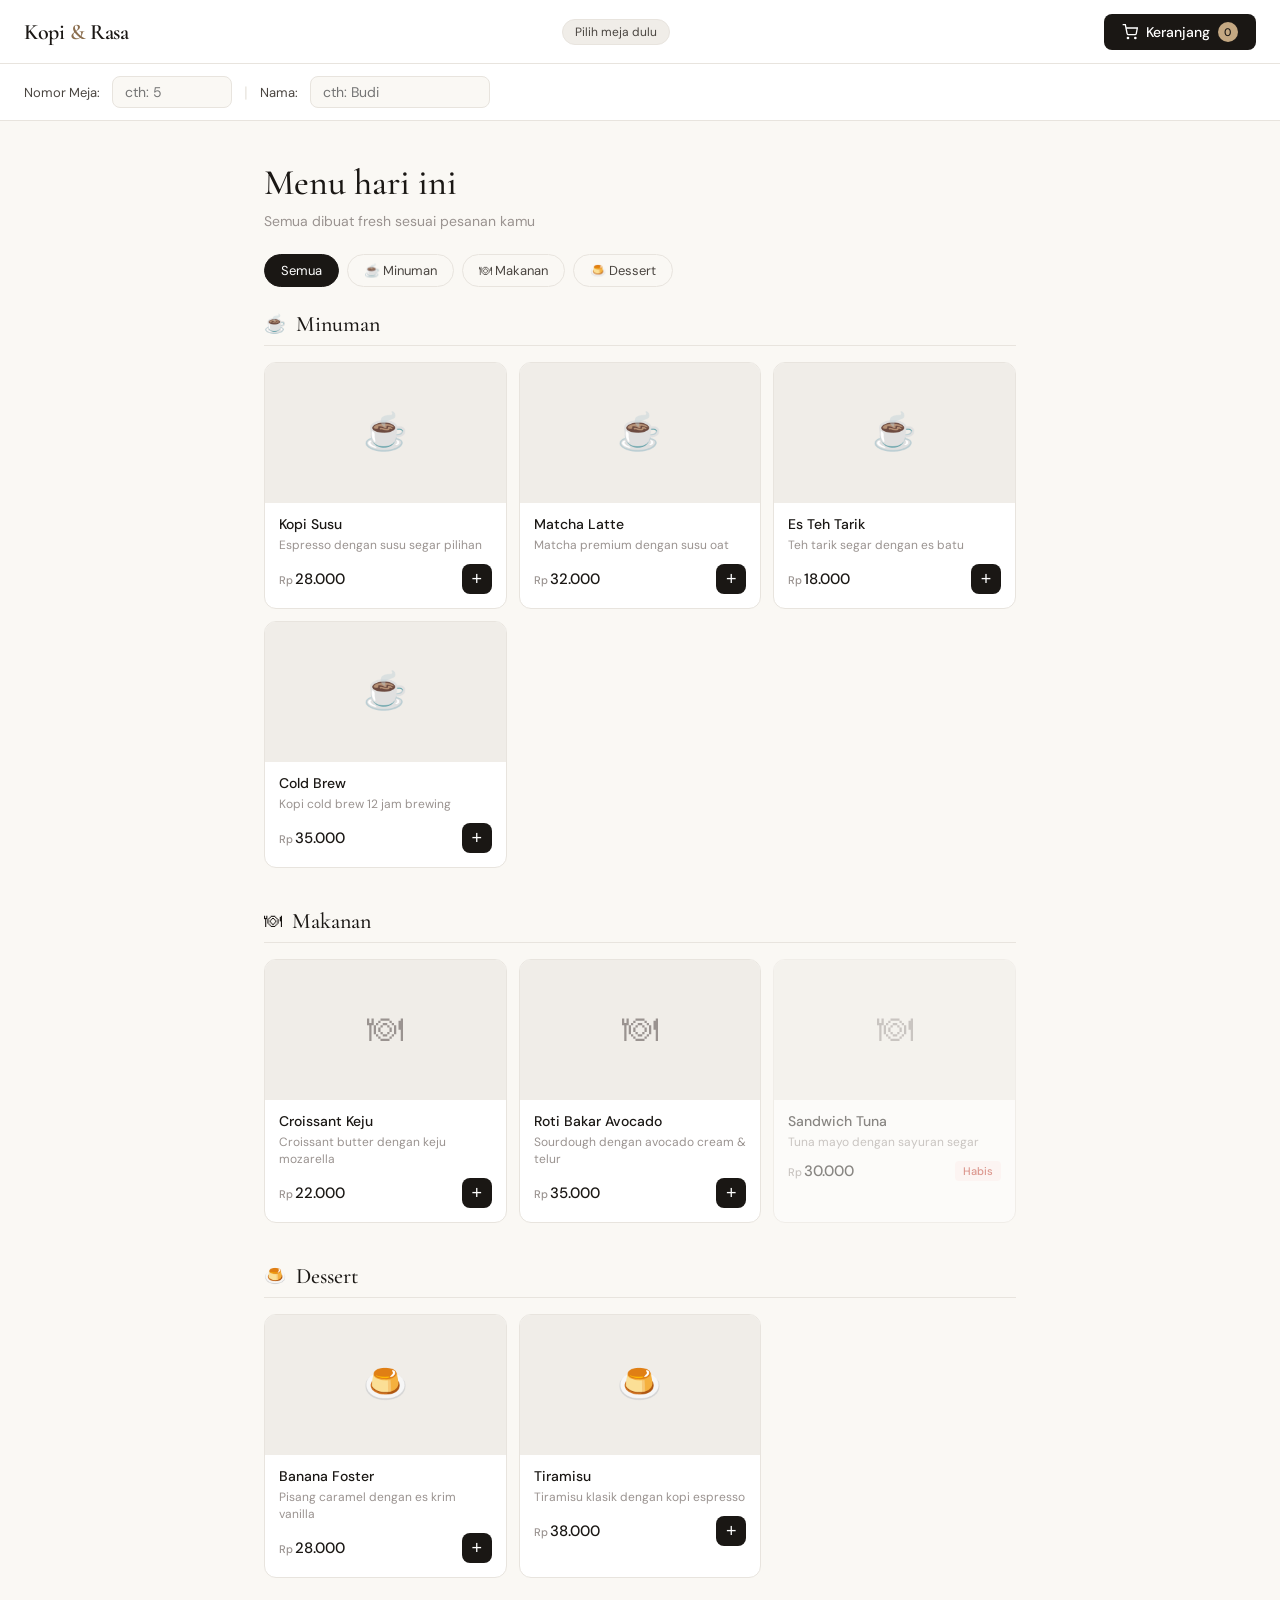
==== index.html @ 07e6fec2 "fix: replace ID v1.1" ====
<!doctype html>
<html lang="id">
	<head>
		<meta charset="UTF-8" />
		<meta name="viewport" content="width=device-width, initial-scale=1.0" />
		<title>Kopi & Rasa — Menu</title>
		<link rel="icon" href="data:,">
		<link rel="preconnect" href="https://fonts.googleapis.com" />
		<link href="https://fonts.googleapis.com/css2?family=Cormorant+Garamond:wght@400;500;600&family=DM+Sans:wght@300;400;500&display=swap" rel="stylesheet" />
		<style>
			:root {
				--cream: #faf8f4;
				--warm-white: #ffffff;
				--ink: #1a1714;
				--ink-soft: #4a4540;
				--ink-muted: #9a9390;
				--border: #e8e4de;
				--border-light: #f0ede8;
				--accent: #c4a882;
				--accent-dark: #8b6e4e;
				--success: #4a7c59;
				--danger: #c0392b;
				--cart-bg: #1a1714;
			}
			* {
				margin: 0;
				padding: 0;
				box-sizing: border-box;
			}
			body {
				font-family: "DM Sans", sans-serif;
				background: var(--cream);
				color: var(--ink);
				min-height: 100vh;
			}

			/* HEADER */
			.site-header {
				background: var(--warm-white);
				border-bottom: 1px solid var(--border);
				padding: 0 1.5rem;
				display: flex;
				align-items: center;
				justify-content: space-between;
				height: 64px;
				position: sticky;
				top: 0;
				z-index: 100;
			}
			.logo {
				font-family: "Cormorant Garamond", serif;
				font-size: 22px;
				font-weight: 600;
				letter-spacing: -0.3px;
				color: var(--ink);
			}
			.logo span {
				color: var(--accent-dark);
			}
			.table-badge {
				font-size: 12px;
				color: var(--ink-soft);
				background: var(--border-light);
				padding: 4px 12px;
				border-radius: 20px;
				border: 1px solid var(--border);
			}
			.cart-btn {
				background: var(--cart-bg);
				color: #fff;
				border: none;
				padding: 8px 18px;
				border-radius: 8px;
				font-family: "DM Sans", sans-serif;
				font-size: 14px;
				font-weight: 500;
				cursor: pointer;
				display: flex;
				align-items: center;
				gap: 8px;
				transition: opacity 0.15s;
			}
			.cart-btn:hover {
				opacity: 0.85;
			}
			.cart-count {
				background: var(--accent);
				color: var(--ink);
				border-radius: 50%;
				width: 20px;
				height: 20px;
				font-size: 11px;
				font-weight: 500;
				display: flex;
				align-items: center;
				justify-content: center;
			}

			/* TABLE INPUT BANNER */
			.table-banner {
				background: var(--warm-white);
				border-bottom: 1px solid var(--border);
				padding: 12px 1.5rem;
				display: flex;
				align-items: center;
				gap: 12px;
			}
			.table-banner label {
				font-size: 13px;
				color: var(--ink-soft);
				white-space: nowrap;
			}
			.table-banner input {
				border: 1px solid var(--border);
				border-radius: 8px;
				padding: 6px 12px;
				font-size: 14px;
				font-family: "DM Sans", sans-serif;
				color: var(--ink);
				background: var(--cream);
				width: 120px;
				outline: none;
				transition: border-color 0.15s;
			}
			.table-banner input:focus {
				border-color: var(--accent);
			}
			.table-banner .name-input {
				width: 180px;
			}
			.table-banner .sep {
				color: var(--border);
			}

			/* HERO */
			.hero {
				padding: 2.5rem 1.5rem 1.5rem;
				max-width: 800px;
				margin: 0 auto;
			}
			.hero h1 {
				font-family: "Cormorant Garamond", serif;
				font-size: 36px;
				font-weight: 500;
				line-height: 1.2;
				color: var(--ink);
				margin-bottom: 8px;
			}
			.hero p {
				font-size: 14px;
				color: var(--ink-muted);
			}

			/* CATEGORY NAV */
			.category-nav {
				padding: 0 1.5rem;
				max-width: 800px;
				margin: 0 auto 1.5rem;
				display: flex;
				gap: 8px;
				flex-wrap: wrap;
			}
			.cat-btn {
				padding: 7px 16px;
				border-radius: 20px;
				border: 1px solid var(--border);
				background: transparent;
				font-family: "DM Sans", sans-serif;
				font-size: 13px;
				color: var(--ink-soft);
				cursor: pointer;
				transition: all 0.15s;
			}
			.cat-btn:hover {
				border-color: var(--accent);
				color: var(--ink);
			}
			.cat-btn.active {
				background: var(--ink);
				color: #fff;
				border-color: var(--ink);
			}

			/* LOADING */
			.loading-state {
				text-align: center;
				padding: 4rem 1.5rem;
				color: var(--ink-muted);
				font-size: 14px;
			}
			.spinner {
				width: 24px;
				height: 24px;
				border: 2px solid var(--border);
				border-top-color: var(--accent);
				border-radius: 50%;
				animation: spin 0.8s linear infinite;
				margin: 0 auto 12px;
			}
			@keyframes spin {
				to {
					transform: rotate(360deg);
				}
			}

			/* MENU GRID */
			.menu-container {
				padding: 0 1.5rem 8rem;
				max-width: 800px;
				margin: 0 auto;
			}
			.category-section {
				margin-bottom: 2.5rem;
			}
			.category-title {
				font-family: "Cormorant Garamond", serif;
				font-size: 22px;
				font-weight: 500;
				color: var(--ink);
				margin-bottom: 1rem;
				padding-bottom: 8px;
				border-bottom: 1px solid var(--border);
				display: flex;
				align-items: center;
				gap: 10px;
			}
			.category-title .cat-icon {
				font-size: 18px;
			}
			.menu-grid {
				display: grid;
				grid-template-columns: repeat(auto-fill, minmax(220px, 1fr));
				gap: 12px;
			}

			/* MENU CARD */
			.menu-card {
				background: var(--warm-white);
				border: 1px solid var(--border);
				border-radius: 12px;
				overflow: hidden;
				transition:
					border-color 0.15s,
					transform 0.15s;
				cursor: pointer;
			}
			.menu-card:hover {
				border-color: var(--accent);
				transform: translateY(-2px);
			}
			.menu-card.out-of-stock {
				opacity: 0.5;
				cursor: not-allowed;
			}
			.menu-card.out-of-stock:hover {
				transform: none;
				border-color: var(--border);
			}
			.card-img {
				width: 100%;
				height: 140px;
				object-fit: cover;
				background: var(--border-light);
				display: flex;
				align-items: center;
				justify-content: center;
				font-size: 40px;
				color: var(--ink-muted);
				font-family: "Cormorant Garamond", serif;
			}
			.card-img img {
				width: 100%;
				height: 100%;
				object-fit: cover;
			}
			.card-body {
				padding: 12px 14px 14px;
			}
			.card-name {
				font-size: 14px;
				font-weight: 500;
				color: var(--ink);
				margin-bottom: 4px;
				line-height: 1.3;
			}
			.card-desc {
				font-size: 12px;
				color: var(--ink-muted);
				margin-bottom: 10px;
				line-height: 1.4;
			}
			.card-footer {
				display: flex;
				align-items: center;
				justify-content: space-between;
			}
			.card-price {
				font-size: 15px;
				font-weight: 500;
				color: var(--ink);
			}
			.card-price .curr {
				font-size: 11px;
				color: var(--ink-muted);
				margin-right: 2px;
			}
			.add-btn {
				width: 30px;
				height: 30px;
				border-radius: 8px;
				background: var(--ink);
				color: #fff;
				border: none;
				font-size: 18px;
				cursor: pointer;
				display: flex;
				align-items: center;
				justify-content: center;
				transition: opacity 0.15s;
				line-height: 1;
			}
			.add-btn:hover {
				opacity: 0.8;
			}
			.qty-control {
				display: flex;
				align-items: center;
				gap: 8px;
			}
			.qty-control button {
				width: 28px;
				height: 28px;
				border-radius: 6px;
				border: 1px solid var(--border);
				background: transparent;
				cursor: pointer;
				font-size: 16px;
				color: var(--ink);
				display: flex;
				align-items: center;
				justify-content: center;
				transition: background 0.1s;
			}
			.qty-control button:hover {
				background: var(--border-light);
			}
			.qty-control .qty-num {
				font-size: 14px;
				font-weight: 500;
				min-width: 16px;
				text-align: center;
			}
			.sold-badge {
				background: #fef2f2;
				color: var(--danger);
				font-size: 11px;
				padding: 3px 8px;
				border-radius: 4px;
				font-weight: 500;
			}

			/* CART DRAWER */
			.cart-overlay {
				display: none;
				position: fixed;
				inset: 0;
				background: rgba(0, 0, 0, 0.4);
				z-index: 200;
				opacity: 0;
				transition: opacity 0.2s;
			}
			.cart-overlay.open {
				display: block;
				opacity: 1;
			}
			.cart-drawer {
				position: fixed;
				right: 0;
				top: 0;
				bottom: 0;
				width: 100%;
				max-width: 420px;
				background: var(--warm-white);
				z-index: 201;
				transform: translateX(100%);
				transition: transform 0.25s cubic-bezier(0.4, 0, 0.2, 1);
				display: flex;
				flex-direction: column;
			}
			.cart-drawer.open {
				transform: translateX(0);
			}
			.cart-header {
				padding: 20px 20px 16px;
				border-bottom: 1px solid var(--border);
				display: flex;
				align-items: center;
				justify-content: space-between;
			}
			.cart-header h2 {
				font-family: "Cormorant Garamond", serif;
				font-size: 22px;
				font-weight: 500;
			}
			.close-btn {
				background: none;
				border: none;
				font-size: 22px;
				cursor: pointer;
				color: var(--ink-muted);
				padding: 4px;
			}
			.cart-body {
				flex: 1;
				overflow-y: auto;
				padding: 16px 20px;
			}
			.cart-empty {
				text-align: center;
				padding: 3rem 1rem;
				color: var(--ink-muted);
			}
			.cart-empty .empty-icon {
				font-size: 36px;
				margin-bottom: 12px;
			}
			.cart-item {
				display: flex;
				align-items: center;
				gap: 12px;
				padding: 12px 0;
				border-bottom: 1px solid var(--border-light);
			}
			.cart-item-info {
				flex: 1;
			}
			.cart-item-name {
				font-size: 14px;
				font-weight: 500;
				margin-bottom: 2px;
			}
			.cart-item-price {
				font-size: 13px;
				color: var(--ink-muted);
			}
			.cart-item-subtotal {
				font-size: 14px;
				font-weight: 500;
				color: var(--ink);
				min-width: 70px;
				text-align: right;
			}
			.note-section {
				margin-top: 16px;
			}
			.note-section label {
				font-size: 13px;
				color: var(--ink-soft);
				display: block;
				margin-bottom: 6px;
			}
			.note-section textarea {
				width: 100%;
				padding: 10px 12px;
				border: 1px solid var(--border);
				border-radius: 8px;
				font-family: "DM Sans", sans-serif;
				font-size: 13px;
				color: var(--ink);
				resize: none;
				background: var(--cream);
				outline: none;
				transition: border-color 0.15s;
			}
			.note-section textarea:focus {
				border-color: var(--accent);
			}
			.cart-footer {
				padding: 16px 20px 24px;
				border-top: 1px solid var(--border);
				background: var(--warm-white);
			}
			.cart-total-row {
				display: flex;
				justify-content: space-between;
				margin-bottom: 16px;
			}
			.cart-total-label {
				font-size: 13px;
				color: var(--ink-soft);
			}
			.cart-total-value {
				font-size: 20px;
				font-weight: 500;
				font-family: "Cormorant Garamond", serif;
			}
			.order-btn {
				width: 100%;
				background: var(--cart-bg);
				color: #fff;
				border: none;
				padding: 14px;
				border-radius: 10px;
				font-family: "DM Sans", sans-serif;
				font-size: 15px;
				font-weight: 500;
				cursor: pointer;
				transition: opacity 0.15s;
			}
			.order-btn:hover {
				opacity: 0.85;
			}
			.order-btn:disabled {
				opacity: 0.4;
				cursor: not-allowed;
			}

			/* SUCCESS SCREEN */
			.success-screen {
				display: none;
				position: fixed;
				inset: 0;
				background: var(--warm-white);
				z-index: 300;
				flex-direction: column;
				align-items: center;
				justify-content: center;
				padding: 2rem;
				text-align: center;
			}
			.success-screen.show {
				display: flex;
			}
			.success-icon {
				font-size: 56px;
				margin-bottom: 20px;
			}
			.success-screen h2 {
				font-family: "Cormorant Garamond", serif;
				font-size: 28px;
				font-weight: 500;
				margin-bottom: 8px;
			}
			.success-screen p {
				font-size: 14px;
				color: var(--ink-muted);
				max-width: 280px;
				line-height: 1.6;
			}
			.order-id-badge {
				background: var(--border-light);
				border: 1px solid var(--border);
				border-radius: 8px;
				padding: 10px 20px;
				font-size: 18px;
				font-weight: 500;
				font-family: "Cormorant Garamond", serif;
				margin: 16px 0;
				letter-spacing: 2px;
			}
			.back-btn {
				margin-top: 20px;
				padding: 12px 28px;
				border: 1px solid var(--border);
				border-radius: 8px;
				background: transparent;
				font-family: "DM Sans", sans-serif;
				font-size: 14px;
				cursor: pointer;
				color: var(--ink);
				transition: background 0.15s;
			}
			.back-btn:hover {
				background: var(--border-light);
			}

			/* STATUS TRACKER */
			.status-bar {
				background: var(--success);
				color: #fff;
				padding: 8px 1.5rem;
				font-size: 13px;
				display: none;
				align-items: center;
				gap: 8px;
			}
			.status-bar.show {
				display: flex;
			}
			.status-dot {
				width: 8px;
				height: 8px;
				border-radius: 50%;
				background: #fff;
				animation: pulse 1.5s infinite;
			}
			@keyframes pulse {
				0%,
				100% {
					opacity: 1;
				}
				50% {
					opacity: 0.4;
				}
			}

			@media (max-width: 500px) {
				.hero h1 {
					font-size: 28px;
				}
				.menu-grid {
					grid-template-columns: 1fr 1fr;
				}
				.cart-drawer {
					max-width: 100%;
				}
				.table-banner {
					flex-wrap: wrap;
					gap: 8px;
				}
			}
		</style>
	</head>
	<body>
		<!-- STATUS BAR -->
		<div class="status-bar" id="statusBar">
			<div class="status-dot"></div>
			<span id="statusText">Pesanan kamu sedang diproses...</span>
		</div>

		<!-- HEADER -->
		<header class="site-header">
			<div class="logo">Kopi <span>&</span> Rasa</div>
			<div class="table-badge" id="tableDisplay">Pilih meja dulu</div>
			<button class="cart-btn" onclick="openCart()">
				<svg width="16" height="16" viewBox="0 0 24 24" fill="none" stroke="currentColor" stroke-width="2">
					<circle cx="9" cy="21" r="1" />
					<circle cx="20" cy="21" r="1" />
					<path d="M1 1h4l2.68 13.39a2 2 0 0 0 2 1.61h9.72a2 2 0 0 0 2-1.61L23 6H6" />
				</svg>
				Keranjang
				<div class="cart-count" id="cartCount">0</div>
			</button>
		</header>

		<!-- TABLE INPUT -->
		<div class="table-banner">
			<label>Nomor Meja:</label>
			<input type="text" id="tableInput" placeholder="cth: 5" maxlength="4" oninput="updateTable()" />
			<span class="sep">|</span>
			<label>Nama:</label>
			<input type="text" id="nameInput" placeholder="cth: Budi" class="name-input" oninput="updateTable()" />
		</div>

		<!-- HERO -->
		<div class="hero">
			<h1>Menu hari ini</h1>
			<p>Semua dibuat fresh sesuai pesanan kamu</p>
		</div>

		<!-- CATEGORY FILTER -->
		<div class="category-nav" id="categoryNav">
			<button class="cat-btn active" data-cat="semua" onclick="filterCategory('semua', this)">Semua</button>
		</div>

		<!-- MENU -->
		<div class="menu-container" id="menuContainer">
			<div class="loading-state">
				<div class="spinner"></div>
				<div>Memuat menu...</div>
			</div>
		</div>

		<!-- CART DRAWER -->
		<div class="cart-overlay" id="cartOverlay" onclick="closeCart()"></div>
		<div class="cart-drawer" id="cartDrawer">
			<div class="cart-header">
				<h2>Keranjang</h2>
				<button class="close-btn" onclick="closeCart()">&#215;</button>
			</div>
			<div class="cart-body" id="cartBody">
				<div class="cart-empty">
					<div class="empty-icon">&#9749;</div>
					<div>Keranjang masih kosong</div>
				</div>
			</div>
			<div class="cart-footer">
				<div class="cart-total-row">
					<span class="cart-total-label">Total</span>
					<span class="cart-total-value" id="cartTotal">Rp 0</span>
				</div>
				<button class="order-btn" id="orderBtn" onclick="submitOrder()">Pesan Sekarang</button>
			</div>
		</div>

		<!-- SUCCESS SCREEN -->
		<div class="success-screen" id="successScreen">
			<div class="success-icon">&#10003;</div>
			<h2>Pesanan diterima!</h2>
			<p>Pesanan kamu sedang kami siapkan. Tunggu sebentar ya!</p>
			<div class="order-id-badge" id="successOrderId">#0001</div>
			<p style="font-size: 12px; color: var(--ink-muted)">Tunjukkan kode ini ke kasir jika diperlukan</p>
			<button class="back-btn" onclick="backToMenu()">&#8592; Kembali ke Menu</button>
		</div>

		<script>
			// =============================================
			// KONFIGURASI — GANTI DENGAN URL APPS SCRIPT KAMU
			// =============================================
			const APPS_SCRIPT_URL = "https://script.google.com/macros/s/AKfycbx9Jqiq2XwP-6YaeR2MhW8_RrvxQS5QFYdIIyZSwOfQL-H9AEj6YHXrgULTU02ty5KMMA/exec";
			// =============================================

			let menuData = [];
			let cart = {};
			let currentCategory = "semua";
			let tableNum = "";
			let customerName = "";

			// DEMO DATA (aktif jika APPS_SCRIPT_URL belum diisi)
			const DEMO_MENU = [
				{ id: "1", nama: "Kopi Susu", kategori: "Minuman", harga: 28000, deskripsi: "Espresso dengan susu segar pilihan", tersedia: true, foto: "" },
				{ id: "2", nama: "Matcha Latte", kategori: "Minuman", harga: 32000, deskripsi: "Matcha premium dengan susu oat", tersedia: true, foto: "" },
				{ id: "3", nama: "Es Teh Tarik", kategori: "Minuman", harga: 18000, deskripsi: "Teh tarik segar dengan es batu", tersedia: true, foto: "" },
				{ id: "4", nama: "Cold Brew", kategori: "Minuman", harga: 35000, deskripsi: "Kopi cold brew 12 jam brewing", tersedia: true, foto: "" },
				{ id: "5", nama: "Croissant Keju", kategori: "Makanan", harga: 22000, deskripsi: "Croissant butter dengan keju mozarella", tersedia: true, foto: "" },
				{ id: "6", nama: "Roti Bakar Avocado", kategori: "Makanan", harga: 35000, deskripsi: "Sourdough dengan avocado cream & telur", tersedia: true, foto: "" },
				{ id: "7", nama: "Sandwich Tuna", kategori: "Makanan", harga: 30000, deskripsi: "Tuna mayo dengan sayuran segar", tersedia: false, foto: "" },
				{ id: "8", nama: "Banana Foster", kategori: "Dessert", harga: 28000, deskripsi: "Pisang caramel dengan es krim vanilla", tersedia: true, foto: "" },
				{ id: "9", nama: "Tiramisu", kategori: "Dessert", harga: 38000, deskripsi: "Tiramisu klasik dengan kopi espresso", tersedia: true, foto: "" },
			];

			const CATEGORY_ICONS = { Minuman: "☕", Makanan: "🍽", Dessert: "🍮", Snack: "🥨" };

			async function loadMenu() {
				if (APPS_SCRIPT_URL === "https://script.google.com/macros/s/AKfycbx9Jqiq2XwP-6YaeR2MhW8_RrvxQS5QFYdIIyZSwOfQL-H9AEj6YHXrgULTU02ty5KMMA/exec") {
					menuData = DEMO_MENU;
					renderMenu();
					return;
				}
				try {
					const res = await fetch(`${APPS_SCRIPT_URL}?action=getMenu`);
					const data = await res.json();
					menuData = data.menu || [];
					renderMenu();
				} catch (e) {
					menuData = DEMO_MENU;
					renderMenu();
				}
			}

			function renderMenu() {
				const categories = [...new Set(menuData.map((m) => m.kategori))];
				const nav = document.getElementById("categoryNav");
				categories.forEach((cat) => {
					const btn = document.createElement("button");
					btn.className = "cat-btn";
					btn.dataset.cat = cat;
					btn.textContent = `${CATEGORY_ICONS[cat] || "•"} ${cat}`;
					btn.onclick = () => filterCategory(cat, btn);
					nav.appendChild(btn);
				});

				renderItems();
			}

			function filterCategory(cat, btn) {
				currentCategory = cat;
				document.querySelectorAll(".cat-btn").forEach((b) => b.classList.remove("active"));
				btn.classList.add("active");
				renderItems();
			}

			function renderItems() {
				const container = document.getElementById("menuContainer");
				const filtered = currentCategory === "semua" ? menuData : menuData.filter((m) => m.kategori === currentCategory);
				const byCategory = {};
				filtered.forEach((item) => {
					if (!byCategory[item.kategori]) byCategory[item.kategori] = [];
					byCategory[item.kategori].push(item);
				});

				container.innerHTML = "";
				Object.entries(byCategory).forEach(([cat, items]) => {
					const section = document.createElement("div");
					section.className = "category-section";
					section.innerHTML = `<div class="category-title"><span class="cat-icon">${CATEGORY_ICONS[cat] || "•"}</span>${cat}</div>`;
					const grid = document.createElement("div");
					grid.className = "menu-grid";
					items.forEach((item) => grid.appendChild(createCard(item)));
					section.appendChild(grid);
					container.appendChild(section);
				});
			}

			function createCard(item) {
				const div = document.createElement("div");
				div.className = "menu-card" + (item.tersedia ? "" : " out-of-stock");
				const qty = cart[item.id]?.qty || 0;
				const imgContent = item.foto ? `<img src="${item.foto}" alt="${item.nama}" loading="lazy">` : `<div style="font-size:36px;line-height:1;">${CATEGORY_ICONS[item.kategori] || "☕"}</div>`;
				const footerContent = !item.tersedia
					? `<span class="card-price"><span class="curr">Rp</span>${item.harga.toLocaleString("id-ID")}</span><span class="sold-badge">Habis</span>`
					: qty > 0
						? `<span class="card-price"><span class="curr">Rp</span>${item.harga.toLocaleString("id-ID")}</span>
           <div class="qty-control">
             <button onclick="changeQty('${item.id}', -1)">−</button>
             <span class="qty-num">${qty}</span>
             <button onclick="changeQty('${item.id}', 1)">+</button>
           </div>`
						: `<span class="card-price"><span class="curr">Rp</span>${item.harga.toLocaleString("id-ID")}</span>
           <button class="add-btn" onclick="changeQty('${item.id}', 1)">+</button>`;

				div.innerHTML = `
      <div class="card-img">${imgContent}</div>
      <div class="card-body">
        <div class="card-name">${item.nama}</div>
        <div class="card-desc">${item.deskripsi || ""}</div>
        <div class="card-footer">${footerContent}</div>
      </div>`;
				return div;
			}

			function changeQty(id, delta) {
				const item = menuData.find((m) => m.id === id);
				if (!item) return;
				if (!cart[id]) cart[id] = { item, qty: 0 };
				cart[id].qty = Math.max(0, cart[id].qty + delta);
				if (cart[id].qty === 0) delete cart[id];
				updateCartCount();
				renderItems();
			}

			function updateCartCount() {
				const total = Object.values(cart).reduce((s, c) => s + c.qty, 0);
				document.getElementById("cartCount").textContent = total;
			}

			function openCart() {
				renderCartDrawer();
				document.getElementById("cartOverlay").classList.add("open");
				document.getElementById("cartDrawer").classList.add("open");
			}

			function closeCart() {
				document.getElementById("cartOverlay").classList.remove("open");
				document.getElementById("cartDrawer").classList.remove("open");
			}

			function renderCartDrawer() {
				const body = document.getElementById("cartBody");
				const items = Object.values(cart);
				if (!items.length) {
					body.innerHTML = `<div class="cart-empty"><div class="empty-icon">☕</div><div>Keranjang masih kosong</div></div>`;
					document.getElementById("cartTotal").textContent = "Rp 0";
					document.getElementById("orderBtn").disabled = true;
					return;
				}
				let total = 0;
				let html = "";
				items.forEach(({ item, qty }) => {
					const sub = item.harga * qty;
					total += sub;
					html += `<div class="cart-item">
        <div class="cart-item-info">
          <div class="cart-item-name">${item.nama}</div>
          <div class="cart-item-price">Rp ${item.harga.toLocaleString("id-ID")} × ${qty}</div>
        </div>
        <div class="qty-control">
          <button onclick="changeQtyCart('${item.id}', -1)">−</button>
          <span class="qty-num">${qty}</span>
          <button onclick="changeQtyCart('${item.id}', 1)">+</button>
        </div>
        <div class="cart-item-subtotal">Rp ${sub.toLocaleString("id-ID")}</div>
      </div>`;
				});
				html += `<div class="note-section">
      <label>Catatan untuk dapur (opsional)</label>
      <textarea id="orderNote" rows="2" placeholder="cth: Kopi tanpa gula, level kepedasan sedang..."></textarea>
    </div>`;
				body.innerHTML = html;
				document.getElementById("cartTotal").textContent = `Rp ${total.toLocaleString("id-ID")}`;
				document.getElementById("orderBtn").disabled = false;
			}

			function changeQtyCart(id, delta) {
				changeQty(id, delta);
				renderCartDrawer();
			}

			function updateTable() {
				tableNum = document.getElementById("tableInput").value;
				customerName = document.getElementById("nameInput").value;
				const display = document.getElementById("tableDisplay");
				display.textContent = tableNum ? `Meja ${tableNum}${customerName ? " · " + customerName : ""}` : "Pilih meja dulu";
			}

			// ASLI
			// async function submitOrder() {
			// 	if (!tableNum) {
			// 		alert("Isi nomor meja dulu ya!");
			// 		return;
			// 	}
			// 	const items = Object.values(cart).map(({ item, qty }) => ({
			// 		id: item.id,
			// 		nama: item.nama,
			// 		harga: item.harga,
			// 		qty,
			// 		subtotal: item.harga * qty,
			// 	}));
			// 	if (!items.length) return;
			// 	const total = items.reduce((s, i) => s + i.subtotal, 0);
			// 	const note = document.getElementById("orderNote")?.value || "";
			// 	const orderId = "#" + String(Date.now()).slice(-4);

			// 	const payload = {
			// 		action: "submitOrder",
			// 		nomorMeja: tableNum,
			// 		namaPelanggan: customerName,
			// 		items,
			// 		total,
			// 		catatan: note,
			// 		waktu: new Date().toLocaleString("id-ID"),
			// 	};

			// 	document.getElementById("orderBtn").disabled = true;
			// 	document.getElementById("orderBtn").textContent = "Mengirim...";

			// 	if (APPS_SCRIPT_URL !== "https://script.google.com/macros/s/AKfycbx9Jqiq2XwP-6YaeR2MhW8_RrvxQS5QFYdIIyZSwOfQL-H9AEj6YHXrgULTU02ty5KMMA/exec") {
			// 		try {
			// 			await fetch(APPS_SCRIPT_URL, {
			// 				method: "POST",
			// 				body: JSON.stringify(payload),
			// 			});
			// 		} catch (e) {
			// 			console.log("Offline mode");
			// 		}
			// 	}

			// 	cart = {};
			// 	updateCartCount();
			// 	closeCart();
			// 	renderItems();
			// 	document.getElementById("successOrderId").textContent = orderId;
			// 	document.getElementById("successScreen").classList.add("show");
			// }

			// DEVELOPMENT
			async function submitOrder() {
				if (!tableNum) {
					alert("Isi nomor meja dulu ya!");
					return;
				}

				const items = Object.values(cart).map(({ item, qty }) => ({
					id: item.id,
					nama: item.nama,
					harga: item.harga,
					qty,
					subtotal: item.harga * qty,
				}));

				if (!items.length) return;

				const total = items.reduce((s, i) => s + i.subtotal, 0);
				const note = document.getElementById("orderNote")?.value || "";

				const payload = {
					action: "submitOrder",
					nomorMeja: tableNum,
					namaPelanggan: customerName,
					items,
					total,
					catatan: note,
				};

				try {
					const res = await fetch(APPS_SCRIPT_URL, {
						method: "POST",
						headers: {
							"Content-Type": "application/json",
						},
						body: JSON.stringify(payload),
					});

					const result = await res.json();

					if (!result.success) {
						alert("Gagal kirim order!");
						return;
					}

					document.getElementById("successOrderId").textContent = result.orderId;
				} catch (e) {
					console.error(e);
					alert("Gagal koneksi ke server");
					return;
				}

				cart = {};
				updateCartCount();
				closeCart();
				renderItems();
				document.getElementById("successScreen").classList.add("show");
			}

			function backToMenu() {
				document.getElementById("successScreen").classList.remove("show");
				const statusBar = document.getElementById("statusBar");
				statusBar.classList.add("show");
				document.getElementById("statusText").textContent = "Pesananmu sedang diproses oleh dapur...";
			}

			loadMenu();
		</script>
	</body>
</html>
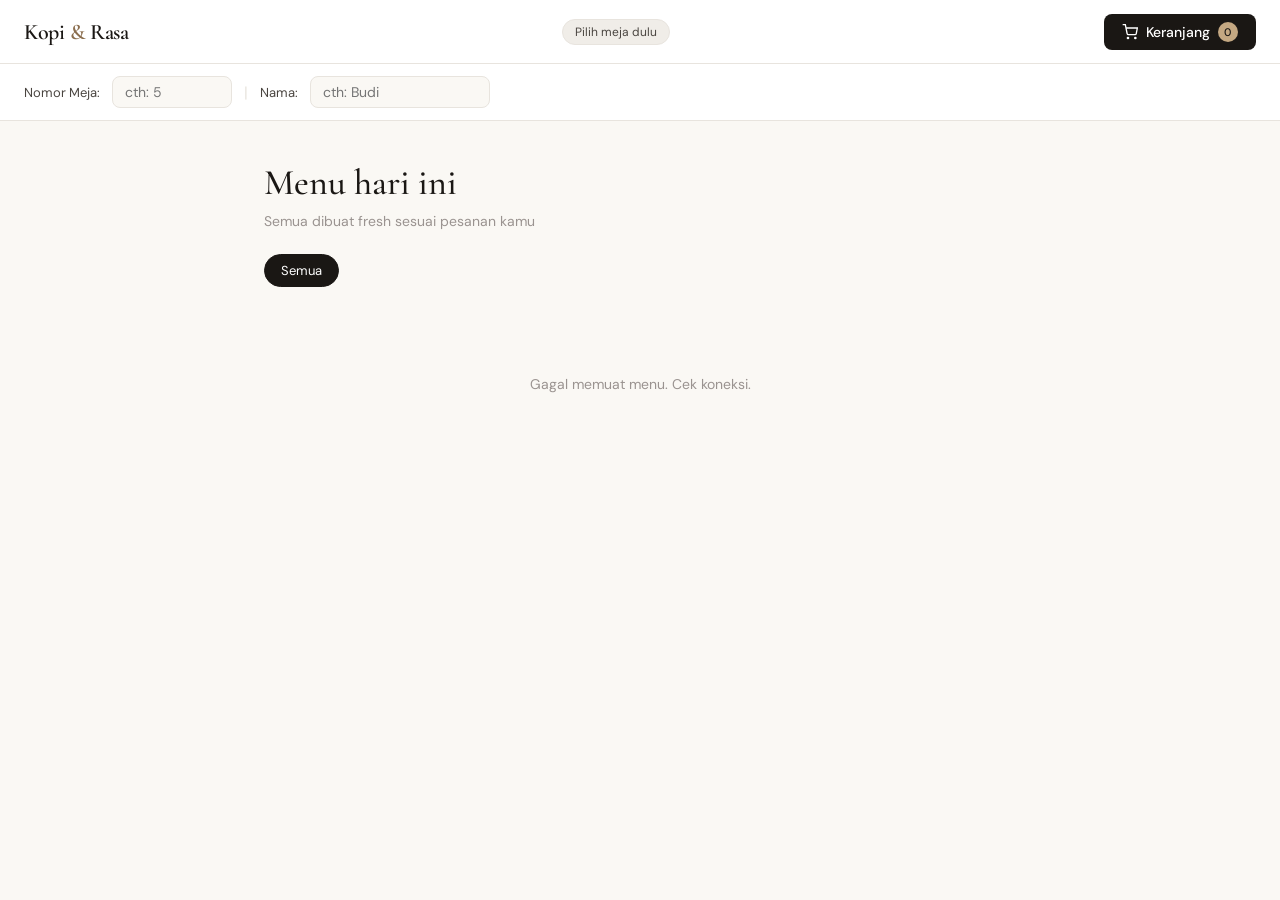
==== commit 7a65a491: "fix: replace ID v1.1" ====
--- a/index.html
+++ b/index.html
@@ -4,7 +4,7 @@
 		<meta charset="UTF-8" />
 		<meta name="viewport" content="width=device-width, initial-scale=1.0" />
 		<title>Kopi & Rasa — Menu</title>
-		<link rel="icon" href="data:,">
+		<link rel="icon" href="data:," />
 		<link rel="preconnect" href="https://fonts.googleapis.com" />
 		<link href="https://fonts.googleapis.com/css2?family=Cormorant+Garamond:wght@400;500;600&family=DM+Sans:wght@300;400;500&display=swap" rel="stylesheet" />
 		<style>
@@ -707,7 +707,7 @@
 			// =============================================
 			// KONFIGURASI — GANTI DENGAN URL APPS SCRIPT KAMU
 			// =============================================
-			const APPS_SCRIPT_URL = "https://script.google.com/macros/s/AKfycbx9Jqiq2XwP-6YaeR2MhW8_RrvxQS5QFYdIIyZSwOfQL-H9AEj6YHXrgULTU02ty5KMMA/exec";
+			const APPS_SCRIPT_URL = "https://script.google.com/macros/s/AKfycbxo4D_ZWkeNy-6Je63zjXGe7DoIXRZOsLsfMAdMXKdw9IPyAb3bUDSkL-d7xYEZnqPqZg/exec";
 			// =============================================
 
 			let menuData = [];
@@ -731,20 +731,37 @@
 
 			const CATEGORY_ICONS = { Minuman: "☕", Makanan: "🍽", Dessert: "🍮", Snack: "🥨" };
 
+			// ASLI
+			// async function loadMenu() {
+			// 	if (APPS_SCRIPT_URL === "https://script.google.com/macros/s/AKfycbxo4D_ZWkeNy-6Je63zjXGe7DoIXRZOsLsfMAdMXKdw9IPyAb3bUDSkL-d7xYEZnqPqZg/exec") {
+			// 		menuData = DEMO_MENU;
+			// 		renderMenu();
+			// 		return;
+			// 	}
+			// 	try {
+			// 		const res = await fetch(`${APPS_SCRIPT_URL}?action=getMenu`);
+			// 		const data = await res.json();
+			// 		menuData = data.menu || [];
+			// 		renderMenu();
+			// 	} catch (e) {
+			// 		menuData = DEMO_MENU;
+			// 		renderMenu();
+			// 	}
+			// }
+
+			// DEVELOPMENT
 			async function loadMenu() {
-				if (APPS_SCRIPT_URL === "https://script.google.com/macros/s/AKfycbx9Jqiq2XwP-6YaeR2MhW8_RrvxQS5QFYdIIyZSwOfQL-H9AEj6YHXrgULTU02ty5KMMA/exec") {
-					menuData = DEMO_MENU;
-					renderMenu();
-					return;
-				}
 				try {
 					const res = await fetch(`${APPS_SCRIPT_URL}?action=getMenu`);
 					const data = await res.json();
 					menuData = data.menu || [];
+					if (!menuData.length) {
+						document.getElementById("menuContainer").innerHTML = '<div class="loading-state">Menu kosong. Tambahkan item di Google Sheets dulu ya!</div>';
+						return;
+					}
 					renderMenu();
 				} catch (e) {
-					menuData = DEMO_MENU;
-					renderMenu();
+					document.getElementById("menuContainer").innerHTML = '<div class="loading-state">Gagal memuat menu. Cek koneksi.</div>';
 				}
 			}
 
@@ -924,7 +941,7 @@
 			// 	document.getElementById("orderBtn").disabled = true;
 			// 	document.getElementById("orderBtn").textContent = "Mengirim...";
 
-			// 	if (APPS_SCRIPT_URL !== "https://script.google.com/macros/s/AKfycbx9Jqiq2XwP-6YaeR2MhW8_RrvxQS5QFYdIIyZSwOfQL-H9AEj6YHXrgULTU02ty5KMMA/exec") {
+			// 	if (APPS_SCRIPT_URL !== "https://script.google.com/macros/s/AKfycbxo4D_ZWkeNy-6Je63zjXGe7DoIXRZOsLsfMAdMXKdw9IPyAb3bUDSkL-d7xYEZnqPqZg/exec") {
 			// 		try {
 			// 			await fetch(APPS_SCRIPT_URL, {
 			// 				method: "POST",
@@ -957,49 +974,47 @@
 					qty,
 					subtotal: item.harga * qty,
 				}));
-
 				if (!items.length) return;
 
 				const total = items.reduce((s, i) => s + i.subtotal, 0);
 				const note = document.getElementById("orderNote")?.value || "";
 
-				const payload = {
+				// Kirim via GET params — tidak ada preflight, tidak ada CORS error
+				const params = new URLSearchParams({
 					action: "submitOrder",
 					nomorMeja: tableNum,
 					namaPelanggan: customerName,
-					items,
-					total,
+					items: JSON.stringify(items),
+					total: total,
 					catatan: note,
-				};
+				});
+
+				document.getElementById("orderBtn").disabled = true;
+				document.getElementById("orderBtn").textContent = "Mengirim...";
 
 				try {
-					const res = await fetch(APPS_SCRIPT_URL, {
-						method: "POST",
-						headers: {
-							"Content-Type": "application/json",
-						},
-						body: JSON.stringify(payload),
-					});
-
+					const res = await fetch(`${APPS_SCRIPT_URL}?${params}`);
 					const result = await res.json();
 
 					if (!result.success) {
-						alert("Gagal kirim order!");
+						alert("Gagal kirim order: " + (result.error || ""));
+						document.getElementById("orderBtn").disabled = false;
+						document.getElementById("orderBtn").textContent = "Pesan Sekarang";
 						return;
 					}
 
 					document.getElementById("successOrderId").textContent = result.orderId;
+					cart = {};
+					updateCartCount();
+					closeCart();
+					renderItems();
+					document.getElementById("successScreen").classList.add("show");
 				} catch (e) {
 					console.error(e);
 					alert("Gagal koneksi ke server");
-					return;
+					document.getElementById("orderBtn").disabled = false;
+					document.getElementById("orderBtn").textContent = "Pesan Sekarang";
 				}
-
-				cart = {};
-				updateCartCount();
-				closeCart();
-				renderItems();
-				document.getElementById("successScreen").classList.add("show");
 			}
 
 			function backToMenu() {
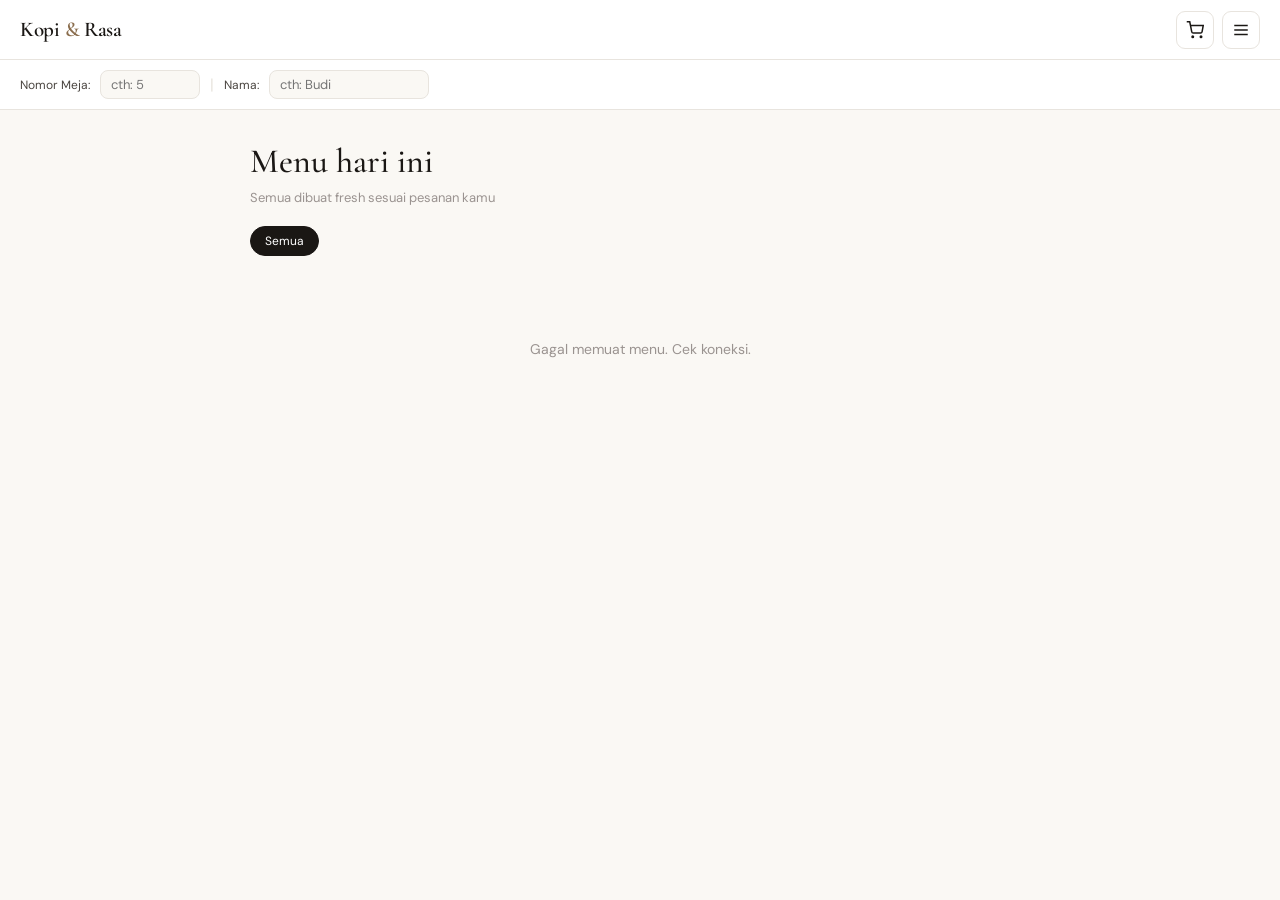
==== commit 594772d9: "style: update UI and content v1.3" ====
--- a/index.html
+++ b/index.html
@@ -4,7 +4,7 @@
 		<meta charset="UTF-8" />
 		<meta name="viewport" content="width=device-width, initial-scale=1.0" />
 		<title>Kopi & Rasa — Menu</title>
-		<link rel="icon" href="data:," />
+		<link href="assets/img/logo_link.jpg" rel="icon" />
 		<link rel="preconnect" href="https://fonts.googleapis.com" />
 		<link href="https://fonts.googleapis.com/css2?family=Cormorant+Garamond:wght@400;500;600&family=DM+Sans:wght@300;400;500&display=swap" rel="stylesheet" />
 		<style>
@@ -22,11 +22,7 @@
 				--danger: #c0392b;
 				--cart-bg: #1a1714;
 			}
-			* {
-				margin: 0;
-				padding: 0;
-				box-sizing: border-box;
-			}
+			* { margin: 0; padding: 0; box-sizing: border-box; }
 			body {
 				font-family: "DM Sans", sans-serif;
 				background: var(--cream);
@@ -34,594 +30,629 @@
 				min-height: 100vh;
 			}
 
-			/* HEADER */
+			/* ── HEADER ── */
 			.site-header {
 				background: var(--warm-white);
 				border-bottom: 1px solid var(--border);
-				padding: 0 1.5rem;
+				padding: 0 1.25rem;
 				display: flex;
 				align-items: center;
 				justify-content: space-between;
-				height: 64px;
+				height: 60px;
 				position: sticky;
 				top: 0;
 				z-index: 100;
 			}
 			.logo {
 				font-family: "Cormorant Garamond", serif;
-				font-size: 22px;
+				font-size: 21px;
 				font-weight: 600;
 				letter-spacing: -0.3px;
 				color: var(--ink);
 			}
-			.logo span {
-				color: var(--accent-dark);
-			}
-			.table-badge {
-				font-size: 12px;
-				color: var(--ink-soft);
-				background: var(--border-light);
-				padding: 4px 12px;
-				border-radius: 20px;
+			.logo span { color: var(--accent-dark); }
+			.header-right { display: flex; align-items: center; gap: 8px; }
+			.icon-btn {
+				width: 38px; height: 38px;
+				border-radius: 9px;
 				border: 1px solid var(--border);
-			}
-			.cart-btn {
-				background: var(--cart-bg);
-				color: #fff;
-				border: none;
-				padding: 8px 18px;
-				border-radius: 8px;
-				font-family: "DM Sans", sans-serif;
-				font-size: 14px;
-				font-weight: 500;
+				background: transparent;
 				cursor: pointer;
-				display: flex;
-				align-items: center;
-				gap: 8px;
-				transition: opacity 0.15s;
-			}
-			.cart-btn:hover {
-				opacity: 0.85;
-			}
-			.cart-count {
-				background: var(--accent);
+				display: flex; align-items: center; justify-content: center;
 				color: var(--ink);
-				border-radius: 50%;
-				width: 20px;
-				height: 20px;
-				font-size: 11px;
-				font-weight: 500;
-				display: flex;
-				align-items: center;
-				justify-content: center;
-			}
-
-			/* TABLE INPUT BANNER */
+				transition: background 0.15s, border-color 0.15s;
+			}
+			.icon-btn:hover { background: var(--border-light); border-color: var(--accent); }
+			.icon-btn svg { width: 18px; height: 18px; }
+
+			/* ── TABLE BANNER ── */
 			.table-banner {
 				background: var(--warm-white);
 				border-bottom: 1px solid var(--border);
-				padding: 12px 1.5rem;
+				padding: 10px 1.25rem;
 				display: flex;
 				align-items: center;
-				gap: 12px;
-			}
-			.table-banner label {
-				font-size: 13px;
-				color: var(--ink-soft);
-				white-space: nowrap;
-			}
+				gap: 10px;
+				flex-wrap: wrap;
+			}
+			.table-banner label { font-size: 12px; color: var(--ink-soft); white-space: nowrap; }
 			.table-banner input {
 				border: 1px solid var(--border);
 				border-radius: 8px;
-				padding: 6px 12px;
-				font-size: 14px;
+				padding: 5px 10px;
+				font-size: 13px;
 				font-family: "DM Sans", sans-serif;
 				color: var(--ink);
 				background: var(--cream);
-				width: 120px;
 				outline: none;
 				transition: border-color 0.15s;
-			}
-			.table-banner input:focus {
-				border-color: var(--accent);
-			}
-			.table-banner .name-input {
-				width: 180px;
-			}
-			.table-banner .sep {
-				color: var(--border);
-			}
-
-			/* HERO */
+				width: 100px;
+			}
+			.table-banner input:focus { border-color: var(--accent); }
+			.table-banner .name-input { width: 160px; }
+			.table-banner .sep { color: var(--border); }
+
+			/* ── STATUS BAR ── */
+			.status-bar {
+				background: var(--success);
+				color: #fff;
+				padding: 7px 1.25rem;
+				font-size: 12px;
+				display: none;
+				align-items: center;
+				gap: 8px;
+			}
+			.status-bar.show { display: flex; }
+			.status-dot {
+				width: 7px; height: 7px;
+				border-radius: 50%;
+				background: #fff;
+				animation: pulse 1.5s infinite;
+			}
+
+			/* ── HERO ── */
 			.hero {
-				padding: 2.5rem 1.5rem 1.5rem;
-				max-width: 800px;
+				padding: 2rem 1.25rem 1.25rem;
+				max-width: 820px;
 				margin: 0 auto;
 			}
 			.hero h1 {
 				font-family: "Cormorant Garamond", serif;
-				font-size: 36px;
+				font-size: 34px;
 				font-weight: 500;
 				line-height: 1.2;
 				color: var(--ink);
-				margin-bottom: 8px;
-			}
-			.hero p {
-				font-size: 14px;
-				color: var(--ink-muted);
-			}
-
-			/* CATEGORY NAV */
+				margin-bottom: 6px;
+			}
+			.hero p { font-size: 13px; color: var(--ink-muted); }
+
+			/* ── CATEGORY NAV ── */
 			.category-nav {
-				padding: 0 1.5rem;
-				max-width: 800px;
-				margin: 0 auto 1.5rem;
+				padding: 0 1.25rem;
+				max-width: 820px;
+				margin: 0 auto 1.25rem;
 				display: flex;
-				gap: 8px;
+				gap: 7px;
 				flex-wrap: wrap;
 			}
 			.cat-btn {
-				padding: 7px 16px;
+				padding: 6px 14px;
 				border-radius: 20px;
 				border: 1px solid var(--border);
 				background: transparent;
 				font-family: "DM Sans", sans-serif;
-				font-size: 13px;
+				font-size: 12px;
 				color: var(--ink-soft);
 				cursor: pointer;
 				transition: all 0.15s;
 			}
-			.cat-btn:hover {
-				border-color: var(--accent);
-				color: var(--ink);
-			}
-			.cat-btn.active {
-				background: var(--ink);
-				color: #fff;
-				border-color: var(--ink);
-			}
-
-			/* LOADING */
+			.cat-btn:hover { border-color: var(--accent); color: var(--ink); }
+			.cat-btn.active { background: var(--ink); color: #fff; border-color: var(--ink); }
+
+			/* ── LOADING ── */
 			.loading-state {
 				text-align: center;
-				padding: 4rem 1.5rem;
+				padding: 4rem 1.25rem;
 				color: var(--ink-muted);
 				font-size: 14px;
 			}
 			.spinner {
-				width: 24px;
-				height: 24px;
+				width: 24px; height: 24px;
 				border: 2px solid var(--border);
 				border-top-color: var(--accent);
 				border-radius: 50%;
 				animation: spin 0.8s linear infinite;
 				margin: 0 auto 12px;
 			}
-			@keyframes spin {
-				to {
-					transform: rotate(360deg);
-				}
-			}
-
-			/* MENU GRID */
+			@keyframes spin { to { transform: rotate(360deg); } }
+			@keyframes pulse { 0%,100%{opacity:1} 50%{opacity:0.4} }
+
+			/* ── MENU GRID ── */
 			.menu-container {
-				padding: 0 1.5rem 8rem;
-				max-width: 800px;
+				padding: 0 1.25rem 9rem;
+				max-width: 820px;
 				margin: 0 auto;
 			}
-			.category-section {
-				margin-bottom: 2.5rem;
-			}
+			.category-section { margin-bottom: 2.25rem; }
 			.category-title {
 				font-family: "Cormorant Garamond", serif;
-				font-size: 22px;
+				font-size: 20px;
 				font-weight: 500;
 				color: var(--ink);
-				margin-bottom: 1rem;
+				margin-bottom: 0.9rem;
 				padding-bottom: 8px;
 				border-bottom: 1px solid var(--border);
 				display: flex;
 				align-items: center;
-				gap: 10px;
-			}
-			.category-title .cat-icon {
-				font-size: 18px;
+				gap: 9px;
 			}
 			.menu-grid {
 				display: grid;
-				grid-template-columns: repeat(auto-fill, minmax(220px, 1fr));
-				gap: 12px;
-			}
-
-			/* MENU CARD */
+				grid-template-columns: repeat(auto-fill, minmax(200px, 1fr));
+				gap: 11px;
+			}
+
+			/* ── MENU CARD ── */
 			.menu-card {
 				background: var(--warm-white);
 				border: 1px solid var(--border);
 				border-radius: 12px;
 				overflow: hidden;
-				transition:
-					border-color 0.15s,
-					transform 0.15s;
+				transition: border-color 0.15s, transform 0.15s;
 				cursor: pointer;
 			}
-			.menu-card:hover {
-				border-color: var(--accent);
-				transform: translateY(-2px);
-			}
-			.menu-card.out-of-stock {
-				opacity: 0.5;
-				cursor: not-allowed;
-			}
-			.menu-card.out-of-stock:hover {
-				transform: none;
-				border-color: var(--border);
-			}
+			.menu-card:hover { border-color: var(--accent); transform: translateY(-2px); }
+			.menu-card.out-of-stock { opacity: 0.5; cursor: not-allowed; }
+			.menu-card.out-of-stock:hover { transform: none; border-color: var(--border); }
 			.card-img {
-				width: 100%;
-				height: 140px;
-				object-fit: cover;
+				width: 100%; height: 130px;
 				background: var(--border-light);
-				display: flex;
-				align-items: center;
-				justify-content: center;
-				font-size: 40px;
-				color: var(--ink-muted);
-				font-family: "Cormorant Garamond", serif;
-			}
-			.card-img img {
-				width: 100%;
-				height: 100%;
-				object-fit: cover;
-			}
-			.card-body {
-				padding: 12px 14px 14px;
-			}
-			.card-name {
-				font-size: 14px;
-				font-weight: 500;
-				color: var(--ink);
-				margin-bottom: 4px;
-				line-height: 1.3;
-			}
-			.card-desc {
-				font-size: 12px;
-				color: var(--ink-muted);
-				margin-bottom: 10px;
-				line-height: 1.4;
-			}
-			.card-footer {
-				display: flex;
-				align-items: center;
-				justify-content: space-between;
-			}
-			.card-price {
-				font-size: 15px;
-				font-weight: 500;
-				color: var(--ink);
-			}
-			.card-price .curr {
-				font-size: 11px;
-				color: var(--ink-muted);
-				margin-right: 2px;
-			}
+				display: flex; align-items: center; justify-content: center;
+				font-size: 36px;
+				overflow: hidden;
+			}
+			.card-img img { width: 100%; height: 100%; object-fit: cover; }
+			.card-body { padding: 11px 13px 13px; }
+			.card-name { font-size: 13px; font-weight: 500; color: var(--ink); margin-bottom: 3px; line-height: 1.3; }
+			.card-desc { font-size: 11px; color: var(--ink-muted); margin-bottom: 9px; line-height: 1.4; }
+			.card-footer { display: flex; align-items: center; justify-content: space-between; }
+			.card-price { font-size: 14px; font-weight: 500; color: var(--ink); }
+			.card-price .curr { font-size: 10px; color: var(--ink-muted); margin-right: 1px; }
 			.add-btn {
-				width: 30px;
-				height: 30px;
-				border-radius: 8px;
+				width: 28px; height: 28px;
+				border-radius: 7px;
 				background: var(--ink);
 				color: #fff;
 				border: none;
-				font-size: 18px;
+				font-size: 17px;
 				cursor: pointer;
-				display: flex;
-				align-items: center;
-				justify-content: center;
+				display: flex; align-items: center; justify-content: center;
 				transition: opacity 0.15s;
-				line-height: 1;
-			}
-			.add-btn:hover {
-				opacity: 0.8;
-			}
-			.qty-control {
-				display: flex;
-				align-items: center;
-				gap: 8px;
-			}
+			}
+			.add-btn:hover { opacity: 0.8; }
+			.qty-control { display: flex; align-items: center; gap: 7px; }
 			.qty-control button {
-				width: 28px;
-				height: 28px;
+				width: 26px; height: 26px;
 				border-radius: 6px;
 				border: 1px solid var(--border);
 				background: transparent;
 				cursor: pointer;
-				font-size: 16px;
+				font-size: 15px;
 				color: var(--ink);
-				display: flex;
-				align-items: center;
-				justify-content: center;
+				display: flex; align-items: center; justify-content: center;
 				transition: background 0.1s;
 			}
-			.qty-control button:hover {
-				background: var(--border-light);
-			}
-			.qty-control .qty-num {
-				font-size: 14px;
-				font-weight: 500;
-				min-width: 16px;
-				text-align: center;
-			}
+			.qty-control button:hover { background: var(--border-light); }
+			.qty-control .qty-num { font-size: 13px; font-weight: 500; min-width: 14px; text-align: center; }
 			.sold-badge {
 				background: #fef2f2;
 				color: var(--danger);
-				font-size: 11px;
-				padding: 3px 8px;
+				font-size: 10px;
+				padding: 3px 7px;
 				border-radius: 4px;
 				font-weight: 500;
 			}
 
-			/* CART DRAWER */
+			/* ── FLOATING CART BAR ── */
+			.cart-bar {
+				position: fixed;
+				bottom: 20px;
+				left: 50%;
+				transform: translateX(-50%);
+				z-index: 150;
+				width: calc(100% - 2.5rem);
+				max-width: 480px;
+				background: var(--ink);
+				color: #fff;
+				border-radius: 14px;
+				padding: 13px 16px;
+				display: none;
+				align-items: center;
+				justify-content: space-between;
+				cursor: pointer;
+				box-shadow: 0 8px 32px rgba(0,0,0,0.22);
+				transition: opacity 0.2s, transform 0.2s;
+				gap: 12px;
+			}
+			.cart-bar.visible { display: flex; }
+			.cart-bar:hover { opacity: 0.92; }
+			.cart-bar-left { display: flex; align-items: center; gap: 10px; }
+			.cart-bar-icon {
+				width: 34px; height: 34px;
+				background: rgba(255,255,255,0.12);
+				border-radius: 8px;
+				display: flex; align-items: center; justify-content: center;
+				flex-shrink: 0;
+			}
+			.cart-bar-icon svg { width: 17px; height: 17px; }
+			.cart-bar-label { font-size: 14px; font-weight: 500; }
+			.cart-bar-sub { font-size: 11px; color: rgba(255,255,255,0.6); margin-top: 1px; }
+			.cart-bar-total { font-size: 15px; font-weight: 500; white-space: nowrap; }
+
+			/* ── SIDE MENU DRAWER ── */
+			.side-overlay {
+				display: none;
+				position: fixed; inset: 0;
+				background: rgba(0,0,0,0.35);
+				z-index: 300;
+				opacity: 0;
+				transition: opacity 0.2s;
+			}
+			.side-overlay.open { display: block; opacity: 1; }
+			.side-drawer {
+				position: fixed;
+				right: 0; top: 0; bottom: 0;
+				width: 280px;
+				background: var(--warm-white);
+				z-index: 301;
+				transform: translateX(100%);
+				transition: transform 0.25s cubic-bezier(0.4,0,0.2,1);
+				display: flex;
+				flex-direction: column;
+			}
+			.side-drawer.open { transform: translateX(0); }
+			.side-header {
+				padding: 20px 20px 16px;
+				border-bottom: 1px solid var(--border);
+				display: flex; align-items: center; justify-content: space-between;
+			}
+			.side-header .logo { font-size: 18px; }
+			.close-btn {
+				background: none; border: none;
+				font-size: 22px; cursor: pointer;
+				color: var(--ink-muted); padding: 4px;
+			}
+			.side-nav { padding: 12px 0; flex: 1; }
+			.side-nav-item {
+				display: flex; align-items: center; gap: 12px;
+				padding: 13px 20px;
+				font-size: 14px;
+				color: var(--ink-soft);
+				cursor: pointer;
+				transition: all 0.15s;
+				border-left: 2px solid transparent;
+			}
+			.side-nav-item:hover { color: var(--ink); background: var(--border-light); }
+			.side-nav-item.active { color: var(--ink); border-left-color: var(--accent-dark); background: var(--border-light); font-weight: 500; }
+			.side-nav-item svg { width: 17px; height: 17px; flex-shrink: 0; }
+
+			/* Side pages */
+			.side-page { display: none; }
+			.side-page.active { display: block; }
+
+			/* ── PAGE SECTIONS ── */
+			.page-section { display: none; }
+			.page-section.active { display: block; }
+
+			/* Tentang & Hubungi */
+			.info-page {
+				padding: 2rem 1.25rem 9rem;
+				max-width: 620px;
+				margin: 0 auto;
+			}
+			.info-page h2 {
+				font-family: "Cormorant Garamond", serif;
+				font-size: 30px; font-weight: 500;
+				margin-bottom: 1.25rem;
+				color: var(--ink);
+			}
+			.info-page p { font-size: 14px; color: var(--ink-soft); line-height: 1.75; margin-bottom: 1rem; }
+			.info-card {
+				background: var(--warm-white);
+				border: 1px solid var(--border);
+				border-radius: 12px;
+				padding: 16px 20px;
+				margin-bottom: 12px;
+				display: flex; align-items: flex-start; gap: 14px;
+			}
+			.info-card-icon {
+				width: 38px; height: 38px;
+				background: var(--border-light);
+				border-radius: 9px;
+				display: flex; align-items: center; justify-content: center;
+				font-size: 18px;
+				flex-shrink: 0;
+			}
+			.info-card-body .info-card-label { font-size: 11px; color: var(--ink-muted); margin-bottom: 3px; }
+			.info-card-body .info-card-value { font-size: 14px; font-weight: 500; color: var(--ink); }
+			.info-card-body a { color: var(--accent-dark); text-decoration: none; }
+			.info-card-body a:hover { text-decoration: underline; }
+
+			/* ── CART DRAWER ── */
 			.cart-overlay {
 				display: none;
-				position: fixed;
-				inset: 0;
-				background: rgba(0, 0, 0, 0.4);
+				position: fixed; inset: 0;
+				background: rgba(0,0,0,0.4);
 				z-index: 200;
 				opacity: 0;
 				transition: opacity 0.2s;
 			}
-			.cart-overlay.open {
-				display: block;
-				opacity: 1;
-			}
+			.cart-overlay.open { display: block; opacity: 1; }
 			.cart-drawer {
 				position: fixed;
-				right: 0;
-				top: 0;
-				bottom: 0;
-				width: 100%;
-				max-width: 420px;
+				right: 0; top: 0; bottom: 0;
+				width: 100%; max-width: 440px;
 				background: var(--warm-white);
 				z-index: 201;
 				transform: translateX(100%);
-				transition: transform 0.25s cubic-bezier(0.4, 0, 0.2, 1);
+				transition: transform 0.25s cubic-bezier(0.4,0,0.2,1);
+				display: flex; flex-direction: column;
+			}
+			.cart-drawer.open { transform: translateX(0); }
+			.cart-header {
+				padding: 18px 20px 14px;
+				border-bottom: 1px solid var(--border);
+				display: flex; align-items: center; justify-content: space-between;
+			}
+			.cart-header h2 { font-family: "Cormorant Garamond", serif; font-size: 21px; font-weight: 500; }
+			.cart-body { flex: 1; overflow-y: auto; padding: 14px 20px; }
+			.cart-empty { text-align: center; padding: 3rem 1rem; color: var(--ink-muted); }
+			.cart-empty .empty-icon { font-size: 34px; margin-bottom: 10px; }
+
+			/* Add more section (horizontal slider) */
+			.add-more-section { margin-top: 18px; }
+			.add-more-label { font-size: 12px; color: var(--ink-muted); margin-bottom: 10px; font-weight: 500; letter-spacing: 0.3px; }
+			.add-more-slider {
 				display: flex;
-				flex-direction: column;
-			}
-			.cart-drawer.open {
-				transform: translateX(0);
-			}
-			.cart-header {
-				padding: 20px 20px 16px;
-				border-bottom: 1px solid var(--border);
-				display: flex;
-				align-items: center;
-				justify-content: space-between;
-			}
-			.cart-header h2 {
-				font-family: "Cormorant Garamond", serif;
-				font-size: 22px;
-				font-weight: 500;
-			}
-			.close-btn {
-				background: none;
+				gap: 10px;
+				overflow-x: auto;
+				padding-bottom: 6px;
+				scrollbar-width: none;
+			}
+			.add-more-slider::-webkit-scrollbar { display: none; }
+			.add-more-card {
+				flex-shrink: 0;
+				width: 130px;
+				background: var(--cream);
+				border: 1px solid var(--border);
+				border-radius: 10px;
+				overflow: hidden;
+				cursor: pointer;
+				transition: border-color 0.15s;
+			}
+			.add-more-card:hover { border-color: var(--accent); }
+			.add-more-img {
+				width: 100%; height: 70px;
+				background: var(--border-light);
+				display: flex; align-items: center; justify-content: center;
+				font-size: 24px;
+				overflow: hidden;
+			}
+			.add-more-img img { width: 100%; height: 100%; object-fit: cover; }
+			.add-more-body { padding: 7px 9px 9px; }
+			.add-more-name { font-size: 11px; font-weight: 500; color: var(--ink); margin-bottom: 5px; line-height: 1.3; }
+			.add-more-footer { display: flex; align-items: center; justify-content: space-between; }
+			.add-more-price { font-size: 11px; color: var(--ink-soft); font-weight: 500; }
+			.add-more-btn {
+				width: 22px; height: 22px;
+				border-radius: 5px;
+				background: var(--ink);
+				color: #fff;
 				border: none;
-				font-size: 22px;
+				font-size: 14px;
 				cursor: pointer;
-				color: var(--ink-muted);
-				padding: 4px;
-			}
-			.cart-body {
-				flex: 1;
-				overflow-y: auto;
-				padding: 16px 20px;
-			}
-			.cart-empty {
-				text-align: center;
-				padding: 3rem 1rem;
-				color: var(--ink-muted);
-			}
-			.cart-empty .empty-icon {
-				font-size: 36px;
-				margin-bottom: 12px;
-			}
+				display: flex; align-items: center; justify-content: center;
+			}
+
 			.cart-item {
-				display: flex;
-				align-items: center;
-				gap: 12px;
-				padding: 12px 0;
+				display: flex; align-items: center; gap: 10px;
+				padding: 11px 0;
 				border-bottom: 1px solid var(--border-light);
 			}
-			.cart-item-info {
-				flex: 1;
-			}
-			.cart-item-name {
-				font-size: 14px;
-				font-weight: 500;
-				margin-bottom: 2px;
-			}
-			.cart-item-price {
-				font-size: 13px;
-				color: var(--ink-muted);
-			}
-			.cart-item-subtotal {
-				font-size: 14px;
-				font-weight: 500;
-				color: var(--ink);
-				min-width: 70px;
-				text-align: right;
-			}
-			.note-section {
-				margin-top: 16px;
-			}
-			.note-section label {
-				font-size: 13px;
-				color: var(--ink-soft);
-				display: block;
-				margin-bottom: 6px;
-			}
+			.cart-item-info { flex: 1; }
+			.cart-item-name { font-size: 13px; font-weight: 500; margin-bottom: 2px; }
+			.cart-item-price { font-size: 12px; color: var(--ink-muted); }
+			.cart-item-subtotal { font-size: 13px; font-weight: 500; color: var(--ink); min-width: 72px; text-align: right; }
+			.note-section { margin-top: 14px; }
+			.note-section label { font-size: 12px; color: var(--ink-soft); display: block; margin-bottom: 5px; }
 			.note-section textarea {
 				width: 100%;
-				padding: 10px 12px;
+				padding: 9px 11px;
 				border: 1px solid var(--border);
 				border-radius: 8px;
 				font-family: "DM Sans", sans-serif;
-				font-size: 13px;
+				font-size: 12px;
 				color: var(--ink);
 				resize: none;
 				background: var(--cream);
 				outline: none;
 				transition: border-color 0.15s;
 			}
-			.note-section textarea:focus {
-				border-color: var(--accent);
-			}
+			.note-section textarea:focus { border-color: var(--accent); }
 			.cart-footer {
-				padding: 16px 20px 24px;
+				padding: 14px 20px 22px;
 				border-top: 1px solid var(--border);
 				background: var(--warm-white);
 			}
-			.cart-total-row {
-				display: flex;
-				justify-content: space-between;
-				margin-bottom: 16px;
-			}
-			.cart-total-label {
-				font-size: 13px;
-				color: var(--ink-soft);
-			}
-			.cart-total-value {
-				font-size: 20px;
-				font-weight: 500;
-				font-family: "Cormorant Garamond", serif;
-			}
+			.cart-total-row { display: flex; justify-content: space-between; margin-bottom: 14px; }
+			.cart-total-label { font-size: 12px; color: var(--ink-soft); }
+			.cart-total-value { font-size: 19px; font-weight: 500; font-family: "Cormorant Garamond", serif; }
 			.order-btn {
 				width: 100%;
 				background: var(--cart-bg);
 				color: #fff;
 				border: none;
-				padding: 14px;
+				padding: 13px;
 				border-radius: 10px;
 				font-family: "DM Sans", sans-serif;
-				font-size: 15px;
-				font-weight: 500;
+				font-size: 14px; font-weight: 500;
 				cursor: pointer;
 				transition: opacity 0.15s;
 			}
-			.order-btn:hover {
-				opacity: 0.85;
-			}
-			.order-btn:disabled {
-				opacity: 0.4;
-				cursor: not-allowed;
-			}
-
-			/* SUCCESS SCREEN */
-			.success-screen {
+			.order-btn:hover { opacity: 0.85; }
+			.order-btn:disabled { opacity: 0.4; cursor: not-allowed; }
+
+			/* ── INVOICE SCREEN ── */
+			.invoice-screen {
 				display: none;
-				position: fixed;
-				inset: 0;
+				position: fixed; inset: 0;
+				background: var(--cream);
+				z-index: 400;
+				overflow-y: auto;
+			}
+			.invoice-screen.show { display: block; }
+			.invoice-wrap {
+				max-width: 480px;
+				margin: 0 auto;
+				padding: 1.5rem 1.25rem 4rem;
+			}
+			.invoice-success-badge {
+				text-align: center;
+				padding: 2rem 0 1.5rem;
+			}
+			.invoice-check {
+				width: 60px; height: 60px;
+				background: var(--success);
+				border-radius: 50%;
+				display: flex; align-items: center; justify-content: center;
+				margin: 0 auto 14px;
+				color: #fff;
+				font-size: 26px;
+			}
+			.invoice-success-badge h2 {
+				font-family: "Cormorant Garamond", serif;
+				font-size: 26px; font-weight: 500;
+				margin-bottom: 5px;
+			}
+			.invoice-success-badge p { font-size: 13px; color: var(--ink-muted); }
+
+			.invoice-card {
 				background: var(--warm-white);
-				z-index: 300;
-				flex-direction: column;
-				align-items: center;
-				justify-content: center;
-				padding: 2rem;
+				border: 1px solid var(--border);
+				border-radius: 14px;
+				overflow: hidden;
+				margin-bottom: 12px;
+			}
+			.invoice-card-header {
+				padding: 14px 18px;
+				border-bottom: 1px solid var(--border);
+				display: flex; align-items: center; justify-content: space-between;
+			}
+			.invoice-card-header-title {
+				font-size: 11px;
+				font-weight: 500;
+				letter-spacing: 0.8px;
+				text-transform: uppercase;
+				color: var(--ink-muted);
+			}
+			.invoice-no {
+				font-family: "Cormorant Garamond", serif;
+				font-size: 16px;
+				font-weight: 600;
+				color: var(--accent-dark);
+				letter-spacing: 0.5px;
+			}
+			.invoice-datetime { font-size: 12px; color: var(--ink-muted); }
+			.invoice-rows { padding: 4px 0; }
+			.invoice-row {
+				display: flex; align-items: center; justify-content: space-between;
+				padding: 10px 18px;
+				border-bottom: 1px solid var(--border-light);
+			}
+			.invoice-row:last-child { border-bottom: none; }
+			.invoice-row-label { font-size: 12px; color: var(--ink-muted); }
+			.invoice-row-value { font-size: 13px; font-weight: 500; color: var(--ink); }
+			.invoice-badge {
+				background: var(--border-light);
+				color: var(--ink-soft);
+				font-size: 11px;
+				padding: 3px 9px;
+				border-radius: 20px;
+				font-weight: 500;
+			}
+
+			/* invoice items */
+			.invoice-items { padding: 0; }
+			.invoice-item {
+				display: flex; align-items: center; justify-content: space-between;
+				padding: 11px 18px;
+				border-bottom: 1px solid var(--border-light);
+				gap: 12px;
+			}
+			.invoice-item:last-child { border-bottom: none; }
+			.invoice-item-left { flex: 1; }
+			.invoice-item-name { font-size: 13px; font-weight: 500; color: var(--ink); margin-bottom: 2px; }
+			.invoice-item-qty { font-size: 11px; color: var(--ink-muted); }
+			.invoice-item-price { font-size: 13px; font-weight: 500; color: var(--ink); white-space: nowrap; }
+
+			/* ringkasan */
+			.invoice-summary { padding: 4px 0; }
+			.invoice-sum-row {
+				display: flex; justify-content: space-between;
+				padding: 9px 18px;
+				font-size: 13px;
+				border-bottom: 1px solid var(--border-light);
+			}
+			.invoice-sum-row:last-child { border-bottom: none; }
+			.invoice-sum-row.total {
+				font-weight: 600;
+				font-size: 15px;
+				background: var(--border-light);
+			}
+			.invoice-sum-row .label { color: var(--ink-soft); }
+			.invoice-sum-row .value { color: var(--ink); }
+			.invoice-sum-row.total .value { color: var(--success); }
+
+			.invoice-actions {
+				display: flex; gap: 10px;
+				margin-top: 16px;
+			}
+			.inv-btn {
+				flex: 1;
+				padding: 13px;
+				border-radius: 10px;
+				font-family: "DM Sans", sans-serif;
+				font-size: 14px; font-weight: 500;
+				cursor: pointer;
+				transition: opacity 0.15s;
 				text-align: center;
-			}
-			.success-screen.show {
-				display: flex;
-			}
-			.success-icon {
-				font-size: 56px;
-				margin-bottom: 20px;
-			}
-			.success-screen h2 {
-				font-family: "Cormorant Garamond", serif;
-				font-size: 28px;
-				font-weight: 500;
-				margin-bottom: 8px;
-			}
-			.success-screen p {
-				font-size: 14px;
-				color: var(--ink-muted);
-				max-width: 280px;
-				line-height: 1.6;
-			}
-			.order-id-badge {
-				background: var(--border-light);
-				border: 1px solid var(--border);
-				border-radius: 8px;
-				padding: 10px 20px;
-				font-size: 18px;
-				font-weight: 500;
-				font-family: "Cormorant Garamond", serif;
-				margin: 16px 0;
-				letter-spacing: 2px;
-			}
-			.back-btn {
-				margin-top: 20px;
-				padding: 12px 28px;
-				border: 1px solid var(--border);
-				border-radius: 8px;
-				background: transparent;
-				font-family: "DM Sans", sans-serif;
-				font-size: 14px;
-				cursor: pointer;
-				color: var(--ink);
-				transition: background 0.15s;
-			}
-			.back-btn:hover {
-				background: var(--border-light);
-			}
-
-			/* STATUS TRACKER */
-			.status-bar {
-				background: var(--success);
-				color: #fff;
-				padding: 8px 1.5rem;
-				font-size: 13px;
-				display: none;
-				align-items: center;
-				gap: 8px;
-			}
-			.status-bar.show {
-				display: flex;
-			}
-			.status-dot {
-				width: 8px;
-				height: 8px;
-				border-radius: 50%;
-				background: #fff;
-				animation: pulse 1.5s infinite;
-			}
-			@keyframes pulse {
-				0%,
-				100% {
-					opacity: 1;
-				}
-				50% {
-					opacity: 0.4;
-				}
-			}
-
-			@media (max-width: 500px) {
-				.hero h1 {
-					font-size: 28px;
-				}
-				.menu-grid {
-					grid-template-columns: 1fr 1fr;
-				}
-				.cart-drawer {
-					max-width: 100%;
-				}
-				.table-banner {
-					flex-wrap: wrap;
-					gap: 8px;
-				}
+				border: none;
+			}
+			.inv-btn.primary { background: var(--ink); color: #fff; }
+			.inv-btn.secondary { background: transparent; color: var(--ink); border: 1px solid var(--border); }
+			.inv-btn:hover { opacity: 0.8; }
+
+			/* ── RESPONSIVE ── */
+			@media (max-width: 600px) {
+				.hero h1 { font-size: 26px; }
+				.menu-grid { grid-template-columns: 1fr 1fr; }
+				.cart-drawer { max-width: 100%; }
+				.side-drawer { width: 260px; }
+				.table-banner { gap: 7px; }
+				.table-banner input { width: 80px; }
+				.table-banner .name-input { width: 130px; }
+			}
+			@media (max-width: 380px) {
+				.menu-grid { grid-template-columns: 1fr 1fr; }
+				.cart-bar { bottom: 14px; }
+			}
+			@media (min-width: 900px) {
+				.menu-grid { grid-template-columns: repeat(auto-fill, minmax(210px, 1fr)); }
 			}
 		</style>
 	</head>
 	<body>
+
 		<!-- STATUS BAR -->
 		<div class="status-bar" id="statusBar">
 			<div class="status-dot"></div>
@@ -631,16 +662,23 @@
 		<!-- HEADER -->
 		<header class="site-header">
 			<div class="logo">Kopi <span>&</span> Rasa</div>
-			<div class="table-badge" id="tableDisplay">Pilih meja dulu</div>
-			<button class="cart-btn" onclick="openCart()">
-				<svg width="16" height="16" viewBox="0 0 24 24" fill="none" stroke="currentColor" stroke-width="2">
-					<circle cx="9" cy="21" r="1" />
-					<circle cx="20" cy="21" r="1" />
-					<path d="M1 1h4l2.68 13.39a2 2 0 0 0 2 1.61h9.72a2 2 0 0 0 2-1.61L23 6H6" />
-				</svg>
-				Keranjang
-				<div class="cart-count" id="cartCount">0</div>
-			</button>
+			<div class="header-right">
+				<!-- Cart icon only -->
+				<button class="icon-btn" onclick="openCart()" title="Keranjang">
+					<svg viewBox="0 0 24 24" fill="none" stroke="currentColor" stroke-width="2">
+						<circle cx="9" cy="21" r="1"/><circle cx="20" cy="21" r="1"/>
+						<path d="M1 1h4l2.68 13.39a2 2 0 0 0 2 1.61h9.72a2 2 0 0 0 2-1.61L23 6H6"/>
+					</svg>
+				</button>
+				<!-- Hamburger menu -->
+				<button class="icon-btn" onclick="openSideMenu()" title="Menu">
+					<svg viewBox="0 0 24 24" fill="none" stroke="currentColor" stroke-width="2">
+						<line x1="3" y1="6" x2="21" y2="6"/>
+						<line x1="3" y1="12" x2="21" y2="12"/>
+						<line x1="3" y1="18" x2="21" y2="18"/>
+					</svg>
+				</button>
+			</div>
 		</header>
 
 		<!-- TABLE INPUT -->
@@ -652,23 +690,135 @@
 			<input type="text" id="nameInput" placeholder="cth: Budi" class="name-input" oninput="updateTable()" />
 		</div>
 
-		<!-- HERO -->
-		<div class="hero">
-			<h1>Menu hari ini</h1>
-			<p>Semua dibuat fresh sesuai pesanan kamu</p>
+		<!-- PAGE: MENU (default) -->
+		<div class="page-section active" id="page-menu">
+			<div class="hero">
+				<h1>Menu hari ini</h1>
+				<p>Semua dibuat fresh sesuai pesanan kamu</p>
+			</div>
+			<div class="category-nav" id="categoryNav">
+				<button class="cat-btn active" data-cat="semua" onclick="filterCategory('semua', this)">Semua</button>
+			</div>
+			<div class="menu-container" id="menuContainer">
+				<div class="loading-state">
+					<div class="spinner"></div>
+					<div>Memuat menu...</div>
+				</div>
+			</div>
 		</div>
 
-		<!-- CATEGORY FILTER -->
-		<div class="category-nav" id="categoryNav">
-			<button class="cat-btn active" data-cat="semua" onclick="filterCategory('semua', this)">Semua</button>
+		<!-- PAGE: TENTANG KAMI -->
+		<div class="page-section" id="page-tentang">
+			<div class="info-page">
+				<h2>Tentang Kami</h2>
+				<p>Kopi & Rasa adalah cafe dengan nuansa hangat yang menghadirkan pengalaman ngopi yang autentik. Kami percaya secangkir kopi yang baik bisa mengubah hari menjadi lebih bermakna.</p>
+				<p>Berdiri sejak 2020, kami berkomitmen menggunakan bahan-bahan pilihan dan biji kopi single origin terbaik dari seluruh Nusantara, disajikan oleh barista berpengalaman dengan penuh cinta.</p>
+				<div class="info-card">
+					<div class="info-card-icon">⏰</div>
+					<div class="info-card-body">
+						<div class="info-card-label">Jam Operasional</div>
+						<div class="info-card-value">Senin – Jumat: 07.00 – 22.00</div>
+						<div class="info-card-value">Sabtu – Minggu: 08.00 – 23.00</div>
+					</div>
+				</div>
+				<div class="info-card">
+					<div class="info-card-icon">📍</div>
+					<div class="info-card-body">
+						<div class="info-card-label">Lokasi</div>
+						<div class="info-card-value">Jl. Kopi Rasa No. 1, Jakarta</div>
+					</div>
+				</div>
+			</div>
 		</div>
 
-		<!-- MENU -->
-		<div class="menu-container" id="menuContainer">
-			<div class="loading-state">
-				<div class="spinner"></div>
-				<div>Memuat menu...</div>
+		<!-- PAGE: HUBUNGI KAMI -->
+		<div class="page-section" id="page-hubungi">
+			<div class="info-page">
+				<h2>Hubungi Kami</h2>
+				<p>Ada pertanyaan, saran, atau ingin reservasi meja? Jangan ragu untuk menghubungi kami!</p>
+				<div class="info-card">
+					<div class="info-card-icon">💬</div>
+					<div class="info-card-body">
+						<div class="info-card-label">WhatsApp</div>
+						<div class="info-card-value">
+							<a href="https://wa.me/6281379544107" target="_blank">+62 813-7954-4107</a>
+						</div>
+					</div>
+				</div>
+				<div class="info-card">
+					<div class="info-card-icon">📸</div>
+					<div class="info-card-body">
+						<div class="info-card-label">Instagram</div>
+						<div class="info-card-value">
+							<a href="https://instagram.com/kopirasa" target="_blank">@kopirasa</a>
+						</div>
+					</div>
+				</div>
+				<div class="info-card">
+					<div class="info-card-icon">📧</div>
+					<div class="info-card-body">
+						<div class="info-card-label">Email</div>
+						<div class="info-card-value">
+							<a href="mailto:hello@kopirasa.id">hello@kopirasa.id</a>
+						</div>
+					</div>
+				</div>
+				<div class="info-card">
+					<div class="info-card-icon">📍</div>
+					<div class="info-card-body">
+						<div class="info-card-label">Alamat</div>
+						<div class="info-card-value">Jl. Kopi Rasa No. 1, Jakarta Selatan</div>
+					</div>
+				</div>
 			</div>
+		</div>
+
+		<!-- FLOATING CART BAR -->
+		<div class="cart-bar" id="cartBar" onclick="openCart()">
+			<div class="cart-bar-left">
+				<div class="cart-bar-icon">
+					<svg viewBox="0 0 24 24" fill="none" stroke="currentColor" stroke-width="2" style="color:#fff">
+						<circle cx="9" cy="21" r="1"/><circle cx="20" cy="21" r="1"/>
+						<path d="M1 1h4l2.68 13.39a2 2 0 0 0 2 1.61h9.72a2 2 0 0 0 2-1.61L23 6H6"/>
+					</svg>
+				</div>
+				<div>
+					<div class="cart-bar-label" id="cartBarLabel">Keranjang · 0 Produk</div>
+					<div class="cart-bar-sub">Tap untuk lihat pesanan</div>
+				</div>
+			</div>
+			<div class="cart-bar-total" id="cartBarTotal">Rp 0</div>
+		</div>
+
+		<!-- SIDE MENU OVERLAY + DRAWER -->
+		<div class="side-overlay" id="sideOverlay" onclick="closeSideMenu()"></div>
+		<div class="side-drawer" id="sideDrawer">
+			<div class="side-header">
+				<div class="logo">Kopi <span style="color:var(--accent-dark)">&</span> Rasa</div>
+				<button class="close-btn" onclick="closeSideMenu()">&#215;</button>
+			</div>
+			<nav class="side-nav">
+				<div class="side-nav-item active" id="nav-menu" onclick="showPage('menu')">
+					<svg viewBox="0 0 24 24" fill="none" stroke="currentColor" stroke-width="2">
+						<path d="M12 2L2 7l10 5 10-5-10-5zM2 17l10 5 10-5M2 12l10 5 10-5"/>
+					</svg>
+					<span>Produk</span>
+				</div>
+				<div class="side-nav-item" id="nav-tentang" onclick="showPage('tentang')">
+					<svg viewBox="0 0 24 24" fill="none" stroke="currentColor" stroke-width="2">
+						<circle cx="12" cy="12" r="10"/>
+						<line x1="12" y1="8" x2="12" y2="12"/>
+						<line x1="12" y1="16" x2="12.01" y2="16"/>
+					</svg>
+					<span>Tentang Kami</span>
+				</div>
+				<div class="side-nav-item" id="nav-hubungi" onclick="showPage('hubungi')">
+					<svg viewBox="0 0 24 24" fill="none" stroke="currentColor" stroke-width="2">
+						<path d="M22 16.92v3a2 2 0 0 1-2.18 2 19.79 19.79 0 0 1-8.63-3.07A19.5 19.5 0 0 1 4.69 12 19.79 19.79 0 0 1 1.62 3.35 2 2 0 0 1 3.6 1h3a2 2 0 0 1 2 1.72c.127.96.361 1.903.7 2.81a2 2 0 0 1-.45 2.11L7.91 8.58a16 16 0 0 0 6 6l.91-.91a2 2 0 0 1 2.11-.45c.907.339 1.85.573 2.81.7A2 2 0 0 1 22 16.92z"/>
+					</svg>
+					<span>Hubungi Kami</span>
+				</div>
+			</nav>
 		</div>
 
 		<!-- CART DRAWER -->
@@ -693,63 +843,103 @@
 			</div>
 		</div>
 
-		<!-- SUCCESS SCREEN -->
-		<div class="success-screen" id="successScreen">
-			<div class="success-icon">&#10003;</div>
-			<h2>Pesanan diterima!</h2>
-			<p>Pesanan kamu sedang kami siapkan. Tunggu sebentar ya!</p>
-			<div class="order-id-badge" id="successOrderId">#0001</div>
-			<p style="font-size: 12px; color: var(--ink-muted)">Tunjukkan kode ini ke kasir jika diperlukan</p>
-			<button class="back-btn" onclick="backToMenu()">&#8592; Kembali ke Menu</button>
+		<!-- INVOICE SCREEN -->
+		<div class="invoice-screen" id="invoiceScreen">
+			<div class="invoice-wrap">
+				<div class="invoice-success-badge">
+					<div class="invoice-check">✓</div>
+					<h2>Pesanan Selesai!</h2>
+					<p>Pesanan kamu sedang kami siapkan. Tunjukkan invoice ini ke kasir.</p>
+				</div>
+
+				<!-- Invoice header -->
+				<div class="invoice-card">
+					<div class="invoice-card-header">
+						<span class="invoice-card-header-title">Invoice</span>
+						<span class="invoice-no" id="invNo">INV-20260419-0001</span>
+					</div>
+					<div class="invoice-rows">
+						<div class="invoice-row">
+							<span class="invoice-row-label">Tanggal & Waktu</span>
+							<span class="invoice-row-value" id="invDatetime">—</span>
+						</div>
+					</div>
+				</div>
+
+				<!-- Detail pelanggan -->
+				<div class="invoice-card">
+					<div class="invoice-card-header">
+						<span class="invoice-card-header-title">Detail Pesanan</span>
+					</div>
+					<div class="invoice-rows">
+						<div class="invoice-row">
+							<span class="invoice-row-label">No. Meja</span>
+							<span class="invoice-row-value" id="invMeja">—</span>
+						</div>
+						<div class="invoice-row">
+							<span class="invoice-row-label">Nama</span>
+							<span class="invoice-row-value" id="invNama">—</span>
+						</div>
+						<div class="invoice-row">
+							<span class="invoice-row-label">Metode Pembayaran</span>
+							<span class="invoice-badge">Bayar di Kasir</span>
+						</div>
+						<div class="invoice-row">
+							<span class="invoice-row-label">Tipe Layanan</span>
+							<span class="invoice-badge">Makan di Tempat</span>
+						</div>
+					</div>
+				</div>
+
+				<!-- Produk dipesan -->
+				<div class="invoice-card">
+					<div class="invoice-card-header">
+						<span class="invoice-card-header-title">Produk Dipesan</span>
+					</div>
+					<div class="invoice-items" id="invItems"></div>
+				</div>
+
+				<!-- Ringkasan pembayaran -->
+				<div class="invoice-card">
+					<div class="invoice-card-header">
+						<span class="invoice-card-header-title">Ringkasan Pembayaran</span>
+					</div>
+					<div class="invoice-summary">
+						<div class="invoice-sum-row">
+							<span class="label">Subtotal Produk</span>
+							<span class="value" id="invSubtotal">—</span>
+						</div>
+						<div class="invoice-sum-row">
+							<span class="label">Pajak (11%)</span>
+							<span class="value" id="invPajak">—</span>
+						</div>
+						<div class="invoice-sum-row total">
+							<span class="label">Total Bayar</span>
+							<span class="value" id="invTotal">—</span>
+						</div>
+					</div>
+				</div>
+
+				<div class="invoice-actions">
+					<button class="inv-btn secondary" onclick="backToMenu()">&#8592; Kembali</button>
+					<button class="inv-btn primary" onclick="openWA()">Kirim ke WA &#8599;</button>
+				</div>
+			</div>
 		</div>
 
 		<script>
-			// =============================================
-			// KONFIGURASI — GANTI DENGAN URL APPS SCRIPT KAMU
-			// =============================================
-			const APPS_SCRIPT_URL = "https://script.google.com/macros/s/AKfycbxo4D_ZWkeNy-6Je63zjXGe7DoIXRZOsLsfMAdMXKdw9IPyAb3bUDSkL-d7xYEZnqPqZg/exec";
-			// =============================================
+			const APPS_SCRIPT_URL = "https://script.google.com/macros/s/AKfycbzBbXVTJWCtD_ajKBl8TKci0aIsUtv5GTuR0J8qGnFL9V3b0kzykSVw47QHz5q0wnar/exec";
 
 			let menuData = [];
 			let cart = {};
 			let currentCategory = "semua";
 			let tableNum = "";
 			let customerName = "";
-
-			// DEMO DATA (aktif jika APPS_SCRIPT_URL belum diisi)
-			const DEMO_MENU = [
-				{ id: "1", nama: "Kopi Susu", kategori: "Minuman", harga: 28000, deskripsi: "Espresso dengan susu segar pilihan", tersedia: true, foto: "" },
-				{ id: "2", nama: "Matcha Latte", kategori: "Minuman", harga: 32000, deskripsi: "Matcha premium dengan susu oat", tersedia: true, foto: "" },
-				{ id: "3", nama: "Es Teh Tarik", kategori: "Minuman", harga: 18000, deskripsi: "Teh tarik segar dengan es batu", tersedia: true, foto: "" },
-				{ id: "4", nama: "Cold Brew", kategori: "Minuman", harga: 35000, deskripsi: "Kopi cold brew 12 jam brewing", tersedia: true, foto: "" },
-				{ id: "5", nama: "Croissant Keju", kategori: "Makanan", harga: 22000, deskripsi: "Croissant butter dengan keju mozarella", tersedia: true, foto: "" },
-				{ id: "6", nama: "Roti Bakar Avocado", kategori: "Makanan", harga: 35000, deskripsi: "Sourdough dengan avocado cream & telur", tersedia: true, foto: "" },
-				{ id: "7", nama: "Sandwich Tuna", kategori: "Makanan", harga: 30000, deskripsi: "Tuna mayo dengan sayuran segar", tersedia: false, foto: "" },
-				{ id: "8", nama: "Banana Foster", kategori: "Dessert", harga: 28000, deskripsi: "Pisang caramel dengan es krim vanilla", tersedia: true, foto: "" },
-				{ id: "9", nama: "Tiramisu", kategori: "Dessert", harga: 38000, deskripsi: "Tiramisu klasik dengan kopi espresso", tersedia: true, foto: "" },
-			];
+			let lastOrderData = null; // simpan data order terakhir untuk WA
 
 			const CATEGORY_ICONS = { Minuman: "☕", Makanan: "🍽", Dessert: "🍮", Snack: "🥨" };
 
-			// ASLI
-			// async function loadMenu() {
-			// 	if (APPS_SCRIPT_URL === "https://script.google.com/macros/s/AKfycbxo4D_ZWkeNy-6Je63zjXGe7DoIXRZOsLsfMAdMXKdw9IPyAb3bUDSkL-d7xYEZnqPqZg/exec") {
-			// 		menuData = DEMO_MENU;
-			// 		renderMenu();
-			// 		return;
-			// 	}
-			// 	try {
-			// 		const res = await fetch(`${APPS_SCRIPT_URL}?action=getMenu`);
-			// 		const data = await res.json();
-			// 		menuData = data.menu || [];
-			// 		renderMenu();
-			// 	} catch (e) {
-			// 		menuData = DEMO_MENU;
-			// 		renderMenu();
-			// 	}
-			// }
-
-			// DEVELOPMENT
+			// ── LOAD MENU ──────────────────────────────────────────
 			async function loadMenu() {
 				try {
 					const res = await fetch(`${APPS_SCRIPT_URL}?action=getMenu`);
@@ -766,9 +956,11 @@
 			}
 
 			function renderMenu() {
-				const categories = [...new Set(menuData.map((m) => m.kategori))];
+				const categories = [...new Set(menuData.map(m => m.kategori))];
 				const nav = document.getElementById("categoryNav");
-				categories.forEach((cat) => {
+				// Hapus tombol kategori lama (selain "Semua")
+				nav.querySelectorAll('.cat-btn:not([data-cat="semua"])').forEach(b => b.remove());
+				categories.forEach(cat => {
 					const btn = document.createElement("button");
 					btn.className = "cat-btn";
 					btn.dataset.cat = cat;
@@ -776,26 +968,24 @@
 					btn.onclick = () => filterCategory(cat, btn);
 					nav.appendChild(btn);
 				});
-
 				renderItems();
 			}
 
 			function filterCategory(cat, btn) {
 				currentCategory = cat;
-				document.querySelectorAll(".cat-btn").forEach((b) => b.classList.remove("active"));
+				document.querySelectorAll(".cat-btn").forEach(b => b.classList.remove("active"));
 				btn.classList.add("active");
 				renderItems();
 			}
 
 			function renderItems() {
 				const container = document.getElementById("menuContainer");
-				const filtered = currentCategory === "semua" ? menuData : menuData.filter((m) => m.kategori === currentCategory);
+				const filtered = currentCategory === "semua" ? menuData : menuData.filter(m => m.kategori === currentCategory);
 				const byCategory = {};
-				filtered.forEach((item) => {
+				filtered.forEach(item => {
 					if (!byCategory[item.kategori]) byCategory[item.kategori] = [];
 					byCategory[item.kategori].push(item);
 				});
-
 				container.innerHTML = "";
 				Object.entries(byCategory).forEach(([cat, items]) => {
 					const section = document.createElement("div");
@@ -803,7 +993,7 @@
 					section.innerHTML = `<div class="category-title"><span class="cat-icon">${CATEGORY_ICONS[cat] || "•"}</span>${cat}</div>`;
 					const grid = document.createElement("div");
 					grid.className = "menu-grid";
-					items.forEach((item) => grid.appendChild(createCard(item)));
+					items.forEach(item => grid.appendChild(createCard(item)));
 					section.appendChild(grid);
 					container.appendChild(section);
 				});
@@ -813,42 +1003,53 @@
 				const div = document.createElement("div");
 				div.className = "menu-card" + (item.tersedia ? "" : " out-of-stock");
 				const qty = cart[item.id]?.qty || 0;
-				const imgContent = item.foto ? `<img src="${item.foto}" alt="${item.nama}" loading="lazy">` : `<div style="font-size:36px;line-height:1;">${CATEGORY_ICONS[item.kategori] || "☕"}</div>`;
+				const imgContent = item.foto
+					? `<img src="${item.foto}" alt="${item.nama}" loading="lazy">`
+					: `<div style="font-size:32px;line-height:1;">${CATEGORY_ICONS[item.kategori] || "☕"}</div>`;
 				const footerContent = !item.tersedia
 					? `<span class="card-price"><span class="curr">Rp</span>${item.harga.toLocaleString("id-ID")}</span><span class="sold-badge">Habis</span>`
 					: qty > 0
 						? `<span class="card-price"><span class="curr">Rp</span>${item.harga.toLocaleString("id-ID")}</span>
-           <div class="qty-control">
-             <button onclick="changeQty('${item.id}', -1)">−</button>
-             <span class="qty-num">${qty}</span>
-             <button onclick="changeQty('${item.id}', 1)">+</button>
-           </div>`
+						   <div class="qty-control">
+						     <button onclick="changeQty('${item.id}',-1)">−</button>
+						     <span class="qty-num">${qty}</span>
+						     <button onclick="changeQty('${item.id}',1)">+</button>
+						   </div>`
 						: `<span class="card-price"><span class="curr">Rp</span>${item.harga.toLocaleString("id-ID")}</span>
-           <button class="add-btn" onclick="changeQty('${item.id}', 1)">+</button>`;
-
+						   <button class="add-btn" onclick="changeQty('${item.id}',1)">+</button>`;
 				div.innerHTML = `
-      <div class="card-img">${imgContent}</div>
-      <div class="card-body">
-        <div class="card-name">${item.nama}</div>
-        <div class="card-desc">${item.deskripsi || ""}</div>
-        <div class="card-footer">${footerContent}</div>
-      </div>`;
+					<div class="card-img">${imgContent}</div>
+					<div class="card-body">
+						<div class="card-name">${item.nama}</div>
+						<div class="card-desc">${item.deskripsi || ""}</div>
+						<div class="card-footer">${footerContent}</div>
+					</div>`;
 				return div;
 			}
 
+			// ── CART ───────────────────────────────────────────────
 			function changeQty(id, delta) {
-				const item = menuData.find((m) => m.id === id);
-				if (!item) return;
+				const item = menuData.find(m => m.id === id);
+				if (!item || !item.tersedia) return;
 				if (!cart[id]) cart[id] = { item, qty: 0 };
 				cart[id].qty = Math.max(0, cart[id].qty + delta);
 				if (cart[id].qty === 0) delete cart[id];
-				updateCartCount();
+				updateCartBar();
 				renderItems();
 			}
 
-			function updateCartCount() {
-				const total = Object.values(cart).reduce((s, c) => s + c.qty, 0);
-				document.getElementById("cartCount").textContent = total;
+			function updateCartBar() {
+				const cartItems = Object.values(cart);
+				const totalQty = cartItems.reduce((s, c) => s + c.qty, 0);
+				const totalPrice = cartItems.reduce((s, c) => s + c.item.harga * c.qty, 0);
+				const bar = document.getElementById("cartBar");
+				if (totalQty > 0) {
+					bar.classList.add("visible");
+					document.getElementById("cartBarLabel").textContent = `Keranjang · ${totalQty} Produk`;
+					document.getElementById("cartBarTotal").textContent = `Rp ${totalPrice.toLocaleString("id-ID")}`;
+				} else {
+					bar.classList.remove("visible");
+				}
 			}
 
 			function openCart() {
@@ -865,34 +1066,62 @@
 			function renderCartDrawer() {
 				const body = document.getElementById("cartBody");
 				const items = Object.values(cart);
+
 				if (!items.length) {
 					body.innerHTML = `<div class="cart-empty"><div class="empty-icon">☕</div><div>Keranjang masih kosong</div></div>`;
 					document.getElementById("cartTotal").textContent = "Rp 0";
 					document.getElementById("orderBtn").disabled = true;
 					return;
 				}
+
 				let total = 0;
 				let html = "";
 				items.forEach(({ item, qty }) => {
 					const sub = item.harga * qty;
 					total += sub;
 					html += `<div class="cart-item">
-        <div class="cart-item-info">
-          <div class="cart-item-name">${item.nama}</div>
-          <div class="cart-item-price">Rp ${item.harga.toLocaleString("id-ID")} × ${qty}</div>
-        </div>
-        <div class="qty-control">
-          <button onclick="changeQtyCart('${item.id}', -1)">−</button>
-          <span class="qty-num">${qty}</span>
-          <button onclick="changeQtyCart('${item.id}', 1)">+</button>
-        </div>
-        <div class="cart-item-subtotal">Rp ${sub.toLocaleString("id-ID")}</div>
-      </div>`;
+						<div class="cart-item-info">
+							<div class="cart-item-name">${item.nama}</div>
+							<div class="cart-item-price">Rp ${item.harga.toLocaleString("id-ID")} × ${qty}</div>
+						</div>
+						<div class="qty-control">
+							<button onclick="changeQtyCart('${item.id}',-1)">−</button>
+							<span class="qty-num">${qty}</span>
+							<button onclick="changeQtyCart('${item.id}',1)">+</button>
+						</div>
+						<div class="cart-item-subtotal">Rp ${sub.toLocaleString("id-ID")}</div>
+					</div>`;
 				});
+
+				// Tambah more items horizontal slider
+				const availableToAdd = menuData.filter(m => m.tersedia);
+				if (availableToAdd.length) {
+					html += `<div class="add-more-section">
+						<div class="add-more-label">TAMBAH ITEM LAINNYA</div>
+						<div class="add-more-slider" id="addMoreSlider">`;
+					availableToAdd.forEach(item => {
+						const imgContent = item.foto
+							? `<img src="${item.foto}" alt="${item.nama}" loading="lazy">`
+							: `<div style="font-size:22px">${CATEGORY_ICONS[item.kategori] || "☕"}</div>`;
+						html += `<div class="add-more-card">
+							<div class="add-more-img">${imgContent}</div>
+							<div class="add-more-body">
+								<div class="add-more-name">${item.nama}</div>
+								<div class="add-more-footer">
+									<span class="add-more-price">Rp ${item.harga.toLocaleString("id-ID")}</span>
+									<button class="add-more-btn" onclick="changeQtyCart('${item.id}',1)">+</button>
+								</div>
+							</div>
+						</div>`;
+					});
+					html += `</div></div>`;
+				}
+
 				html += `<div class="note-section">
-      <label>Catatan untuk dapur (opsional)</label>
-      <textarea id="orderNote" rows="2" placeholder="cth: Kopi tanpa gula, level kepedasan sedang..."></textarea>
-    </div>`;
+					<label>Catatan untuk dapur (opsional)</label>
+					<textarea id="orderNote" rows="2" placeholder="cth: Kopi tanpa gula, level kepedasan sedang..."></textarea>
+				</div>`;
+
 				body.innerHTML = html;
 				document.getElementById("cartTotal").textContent = `Rp ${total.toLocaleString("id-ID")}`;
 				document.getElementById("orderBtn").disabled = false;
@@ -903,64 +1132,32 @@
 				renderCartDrawer();
 			}
 
+			// ── TABLE INPUT ────────────────────────────────────────
 			function updateTable() {
 				tableNum = document.getElementById("tableInput").value;
 				customerName = document.getElementById("nameInput").value;
-				const display = document.getElementById("tableDisplay");
-				display.textContent = tableNum ? `Meja ${tableNum}${customerName ? " · " + customerName : ""}` : "Pilih meja dulu";
-			}
-
-			// ASLI
-			// async function submitOrder() {
-			// 	if (!tableNum) {
-			// 		alert("Isi nomor meja dulu ya!");
-			// 		return;
-			// 	}
-			// 	const items = Object.values(cart).map(({ item, qty }) => ({
-			// 		id: item.id,
-			// 		nama: item.nama,
-			// 		harga: item.harga,
-			// 		qty,
-			// 		subtotal: item.harga * qty,
-			// 	}));
-			// 	if (!items.length) return;
-			// 	const total = items.reduce((s, i) => s + i.subtotal, 0);
-			// 	const note = document.getElementById("orderNote")?.value || "";
-			// 	const orderId = "#" + String(Date.now()).slice(-4);
-
-			// 	const payload = {
-			// 		action: "submitOrder",
-			// 		nomorMeja: tableNum,
-			// 		namaPelanggan: customerName,
-			// 		items,
-			// 		total,
-			// 		catatan: note,
-			// 		waktu: new Date().toLocaleString("id-ID"),
-			// 	};
-
-			// 	document.getElementById("orderBtn").disabled = true;
-			// 	document.getElementById("orderBtn").textContent = "Mengirim...";
-
-			// 	if (APPS_SCRIPT_URL !== "https://script.google.com/macros/s/AKfycbxo4D_ZWkeNy-6Je63zjXGe7DoIXRZOsLsfMAdMXKdw9IPyAb3bUDSkL-d7xYEZnqPqZg/exec") {
-			// 		try {
-			// 			await fetch(APPS_SCRIPT_URL, {
-			// 				method: "POST",
-			// 				body: JSON.stringify(payload),
-			// 			});
-			// 		} catch (e) {
-			// 			console.log("Offline mode");
-			// 		}
-			// 	}
-
-			// 	cart = {};
-			// 	updateCartCount();
-			// 	closeCart();
-			// 	renderItems();
-			// 	document.getElementById("successOrderId").textContent = orderId;
-			// 	document.getElementById("successScreen").classList.add("show");
-			// }
-
-			// DEVELOPMENT
+			}
+
+			// ── NAVIGATION ─────────────────────────────────────────
+			function showPage(name) {
+				document.querySelectorAll(".page-section").forEach(p => p.classList.remove("active"));
+				document.querySelectorAll(".side-nav-item").forEach(n => n.classList.remove("active"));
+				document.getElementById("page-" + name).classList.add("active");
+				const navEl = document.getElementById("nav-" + name);
+				if (navEl) navEl.classList.add("active");
+				closeSideMenu();
+			}
+
+			function openSideMenu() {
+				document.getElementById("sideOverlay").classList.add("open");
+				document.getElementById("sideDrawer").classList.add("open");
+			}
+			function closeSideMenu() {
+				document.getElementById("sideOverlay").classList.remove("open");
+				document.getElementById("sideDrawer").classList.remove("open");
+			}
+
+			// ── SUBMIT ORDER ───────────────────────────────────────
 			async function submitOrder() {
 				if (!tableNum) {
 					alert("Isi nomor meja dulu ya!");
@@ -976,16 +1173,17 @@
 				}));
 				if (!items.length) return;
 
-				const total = items.reduce((s, i) => s + i.subtotal, 0);
+				const subtotal = items.reduce((s, i) => s + i.subtotal, 0);
+				const pajak = Math.round(subtotal * 0.11);
+				const totalBayar = subtotal + pajak;
 				const note = document.getElementById("orderNote")?.value || "";
 
-				// Kirim via GET params — tidak ada preflight, tidak ada CORS error
 				const params = new URLSearchParams({
 					action: "submitOrder",
 					nomorMeja: tableNum,
 					namaPelanggan: customerName,
 					items: JSON.stringify(items),
-					total: total,
+					total: totalBayar, // total sudah termasuk pajak yang masuk ke spreadsheet
 					catatan: note,
 				});
 
@@ -1003,12 +1201,51 @@
 						return;
 					}
 
-					document.getElementById("successOrderId").textContent = result.orderId;
+					// Generate invoice number
+					const now = new Date();
+					const datePart = now.toLocaleDateString("id-ID", { year: "numeric", month: "2-digit", day: "2-digit" }).replace(/\//g, "");
+					const invoiceNo = `INV-${datePart}-${result.orderId.replace("#", "").padStart(4, "0")}`;
+
+					const datetimeStr = now.toLocaleString("id-ID", {
+						day: "2-digit", month: "long", year: "numeric",
+						hour: "2-digit", minute: "2-digit"
+					});
+
+					// Simpan untuk tombol WA
+					lastOrderData = {
+						invoiceNo, datetimeStr, items, subtotal, pajak, totalBayar, note,
+						orderId: result.orderId
+					};
+
+					// Isi invoice
+					document.getElementById("invNo").textContent = invoiceNo;
+					document.getElementById("invDatetime").textContent = datetimeStr;
+					document.getElementById("invMeja").textContent = tableNum;
+					document.getElementById("invNama").textContent = customerName || "—";
+					document.getElementById("invSubtotal").textContent = `Rp ${subtotal.toLocaleString("id-ID")}`;
+					document.getElementById("invPajak").textContent = `Rp ${pajak.toLocaleString("id-ID")}`;
+					document.getElementById("invTotal").textContent = `Rp ${totalBayar.toLocaleString("id-ID")}`;
+
+					let itemsHtml = "";
+					items.forEach(i => {
+						itemsHtml += `<div class="invoice-item">
+							<div class="invoice-item-left">
+								<div class="invoice-item-name">${i.nama}</div>
+								<div class="invoice-item-qty">${i.qty} × Rp ${i.harga.toLocaleString("id-ID")}</div>
+							</div>
+							<div class="invoice-item-price">Rp ${i.subtotal.toLocaleString("id-ID")}</div>
+						</div>`;
+					});
+					document.getElementById("invItems").innerHTML = itemsHtml;
+
+					// Reset cart & tampilkan invoice
 					cart = {};
-					updateCartCount();
+					updateCartBar();
 					closeCart();
 					renderItems();
-					document.getElementById("successScreen").classList.add("show");
+					document.getElementById("orderBtn").textContent = "Pesan Sekarang";
+					document.getElementById("invoiceScreen").classList.add("show");
+
 				} catch (e) {
 					console.error(e);
 					alert("Gagal koneksi ke server");
@@ -1017,11 +1254,31 @@
 				}
 			}
 
+			// ── OPEN WA ────────────────────────────────────────────
+			function openWA() {
+				if (!lastOrderData) return;
+				const { invoiceNo, datetimeStr, items, subtotal, pajak, totalBayar, note } = lastOrderData;
+				const itemLines = items.map(i => `  • ${i.nama} ×${i.qty} = Rp${i.subtotal.toLocaleString("id-ID")}`).join("\n");
+				const waMessage =
+					`🧾 *${invoiceNo}*\n\n` +
+					`📅 ${datetimeStr}\n` +
+					`🪑 Meja: ${tableNum}\n` +
+					`👤 Nama: ${customerName || "-"}\n\n` +
+					`*Item Pesanan:*\n${itemLines}\n\n` +
+					`Subtotal : Rp${subtotal.toLocaleString("id-ID")}\n` +
+					`Pajak    : Rp${pajak.toLocaleString("id-ID")}\n` +
+					`*Total   : Rp${totalBayar.toLocaleString("id-ID")}*\n\n` +
+					`Catatan  : ${note || "-"}\n\n` +
+					`_Pembayaran: Bayar di Kasir | Makan di Tempat_`;
+				window.open(`https://wa.me/6281379544107?text=${encodeURIComponent(waMessage)}`, "_blank");
+			}
+
+			// ── BACK TO MENU ───────────────────────────────────────
 			function backToMenu() {
-				document.getElementById("successScreen").classList.remove("show");
-				const statusBar = document.getElementById("statusBar");
-				statusBar.classList.add("show");
+				document.getElementById("invoiceScreen").classList.remove("show");
+				document.getElementById("statusBar").classList.add("show");
 				document.getElementById("statusText").textContent = "Pesananmu sedang diproses oleh dapur...";
+				showPage("menu");
 			}
 
 			loadMenu();
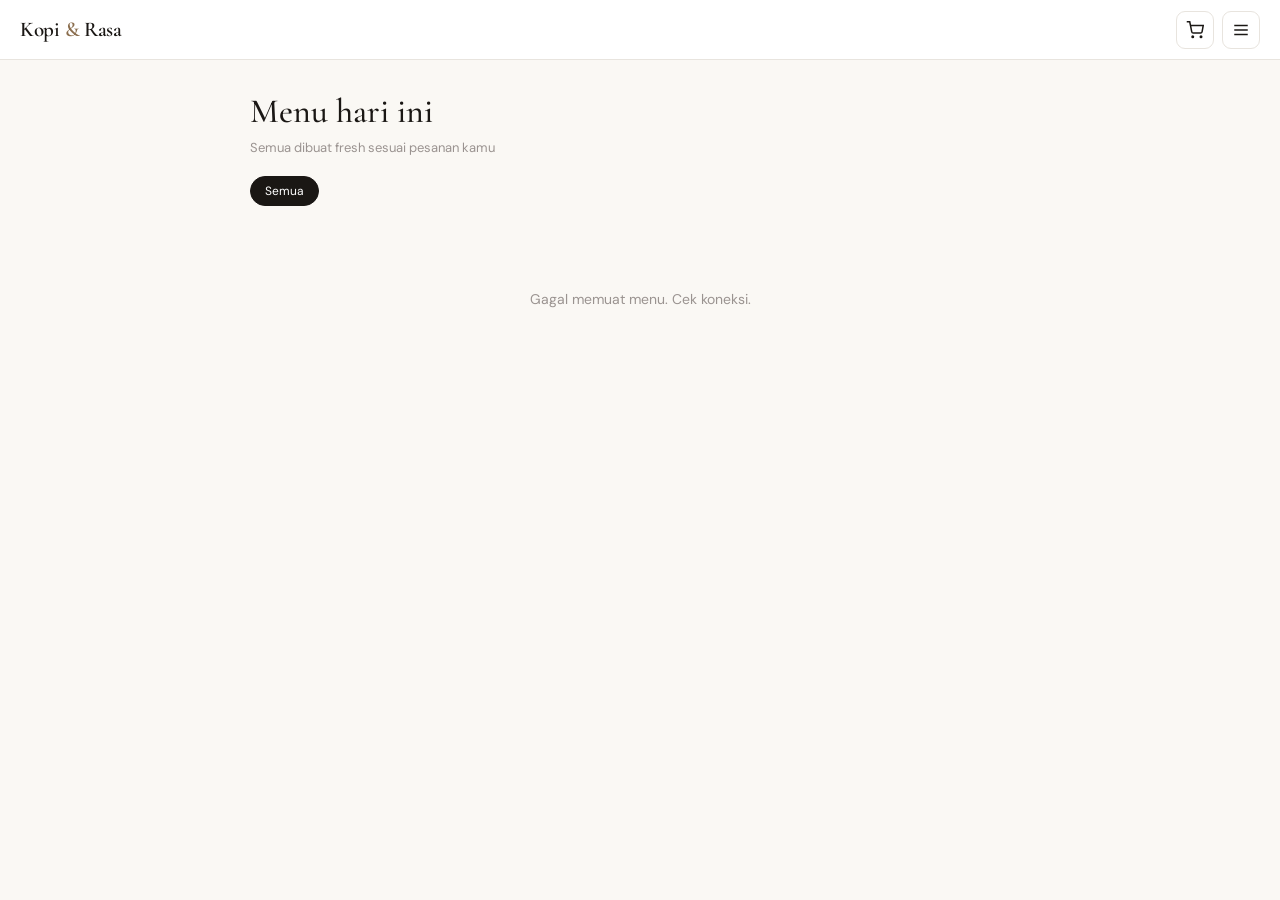
==== commit 9ba60a5e: "style: update UI v1.3" ====
--- a/index.html
+++ b/index.html
@@ -22,7 +22,11 @@
 				--danger: #c0392b;
 				--cart-bg: #1a1714;
 			}
-			* { margin: 0; padding: 0; box-sizing: border-box; }
+			* {
+				margin: 0;
+				padding: 0;
+				box-sizing: border-box;
+			}
 			body {
 				font-family: "DM Sans", sans-serif;
 				background: var(--cream);
@@ -50,47 +54,180 @@
 				letter-spacing: -0.3px;
 				color: var(--ink);
 			}
-			.logo span { color: var(--accent-dark); }
-			.header-right { display: flex; align-items: center; gap: 8px; }
+			.logo span {
+				color: var(--accent-dark);
+			}
+			.header-right {
+				display: flex;
+				align-items: center;
+				gap: 8px;
+			}
 			.icon-btn {
-				width: 38px; height: 38px;
+				width: 38px;
+				height: 38px;
 				border-radius: 9px;
 				border: 1px solid var(--border);
 				background: transparent;
 				cursor: pointer;
-				display: flex; align-items: center; justify-content: center;
-				color: var(--ink);
-				transition: background 0.15s, border-color 0.15s;
-			}
-			.icon-btn:hover { background: var(--border-light); border-color: var(--accent); }
-			.icon-btn svg { width: 18px; height: 18px; }
-
-			/* ── TABLE BANNER ── */
-			.table-banner {
-				background: var(--warm-white);
-				border-bottom: 1px solid var(--border);
-				padding: 10px 1.25rem;
-				display: flex;
-				align-items: center;
+				display: flex;
+				align-items: center;
+				justify-content: center;
+				color: var(--ink);
+				transition:
+					background 0.15s,
+					border-color 0.15s;
+			}
+			.icon-btn:hover {
+				background: var(--border-light);
+				border-color: var(--accent);
+			}
+			.icon-btn svg {
+				width: 18px;
+				height: 18px;
+			}
+			.cart-icon-wrap {
+				position: relative;
+				display: inline-flex;
+			}
+			.cart-badge {
+				position: absolute;
+				top: -5px;
+				right: -5px;
+				background: var(--accent-dark);
+				color: #fff;
+				border-radius: 50%;
+				width: 17px;
+				height: 17px;
+				font-size: 10px;
+				font-weight: 600;
+				display: none;
+				align-items: center;
+				justify-content: center;
+				line-height: 1;
+				border: 2px solid var(--warm-white);
+			}
+			.cart-badge.show {
+				display: flex;
+			}
+
+			/* ── CART FORM ── */
+			.cart-form-section {
+				background: var(--cream);
+				border: 1px solid var(--border);
+				border-radius: 12px;
+				padding: 14px 16px;
+				margin-bottom: 14px;
+			}
+			.cart-form-title {
+				font-size: 11px;
+				font-weight: 500;
+				letter-spacing: 0.8px;
+				text-transform: uppercase;
+				color: var(--ink-muted);
+				margin-bottom: 12px;
+			}
+			.cart-form-row {
+				display: flex;
+				flex-direction: column;
 				gap: 10px;
-				flex-wrap: wrap;
-			}
-			.table-banner label { font-size: 12px; color: var(--ink-soft); white-space: nowrap; }
-			.table-banner input {
+			}
+			.cart-form-group {
+				display: flex;
+				flex-direction: column;
+				gap: 4px;
+			}
+			.cart-form-label {
+				font-size: 11px;
+				color: var(--ink-soft);
+				font-weight: 500;
+			}
+			.cart-form-input {
+				padding: 8px 11px;
 				border: 1px solid var(--border);
 				border-radius: 8px;
-				padding: 5px 10px;
+				font-family: "DM Sans", sans-serif;
 				font-size: 13px;
-				font-family: "DM Sans", sans-serif;
-				color: var(--ink);
-				background: var(--cream);
+				color: var(--ink);
+				background: var(--warm-white);
 				outline: none;
 				transition: border-color 0.15s;
-				width: 100px;
-			}
-			.table-banner input:focus { border-color: var(--accent); }
-			.table-banner .name-input { width: 160px; }
-			.table-banner .sep { color: var(--border); }
+				width: 100%;
+			}
+			.cart-form-input:focus {
+				border-color: var(--accent);
+			}
+			.cart-form-input:disabled {
+				background: var(--border-light);
+				color: var(--ink-soft);
+				cursor: not-allowed;
+			}
+			.cart-form-input.auto-filled {
+				background: #f0f7f2;
+				border-color: #b8dcc5;
+				color: var(--success);
+				font-weight: 500;
+			}
+			.meja-tag {
+				display: inline-flex;
+				align-items: center;
+				gap: 6px;
+				font-size: 11px;
+				color: var(--success);
+				background: #f0f7f2;
+				border: 1px solid #b8dcc5;
+				border-radius: 6px;
+				padding: 3px 9px;
+				margin-top: 4px;
+			}
+			.takeway-tag {
+				display: inline-flex;
+				align-items: center;
+				gap: 6px;
+				font-size: 11px;
+				color: var(--ink-muted);
+				background: var(--border-light);
+				border: 1px solid var(--border);
+				border-radius: 6px;
+				padding: 3px 9px;
+				margin-top: 4px;
+			}
+
+			/* ── TAX INFO ── */
+			.tax-breakdown {
+				background: var(--cream);
+				border: 1px solid var(--border);
+				border-radius: 10px;
+				margin-top: 12px;
+				overflow: hidden;
+			}
+			.tax-row {
+				display: flex;
+				justify-content: space-between;
+				padding: 9px 13px;
+				font-size: 12px;
+				border-bottom: 1px solid var(--border-light);
+			}
+			.tax-row:last-child {
+				border-bottom: none;
+			}
+			.tax-row .t-label {
+				color: var(--ink-muted);
+			}
+			.tax-row .t-value {
+				color: var(--ink);
+				font-weight: 500;
+			}
+			.tax-row.total-row {
+				background: var(--ink);
+				font-size: 13px;
+			}
+			.tax-row.total-row .t-label {
+				color: rgba(255, 255, 255, 0.7);
+			}
+			.tax-row.total-row .t-value {
+				color: #fff;
+				font-weight: 600;
+			}
 
 			/* ── STATUS BAR ── */
 			.status-bar {
@@ -102,9 +239,12 @@
 				align-items: center;
 				gap: 8px;
 			}
-			.status-bar.show { display: flex; }
+			.status-bar.show {
+				display: flex;
+			}
 			.status-dot {
-				width: 7px; height: 7px;
+				width: 7px;
+				height: 7px;
 				border-radius: 50%;
 				background: #fff;
 				animation: pulse 1.5s infinite;
@@ -124,7 +264,10 @@
 				color: var(--ink);
 				margin-bottom: 6px;
 			}
-			.hero p { font-size: 13px; color: var(--ink-muted); }
+			.hero p {
+				font-size: 13px;
+				color: var(--ink-muted);
+			}
 
 			/* ── CATEGORY NAV ── */
 			.category-nav {
@@ -146,8 +289,15 @@
 				cursor: pointer;
 				transition: all 0.15s;
 			}
-			.cat-btn:hover { border-color: var(--accent); color: var(--ink); }
-			.cat-btn.active { background: var(--ink); color: #fff; border-color: var(--ink); }
+			.cat-btn:hover {
+				border-color: var(--accent);
+				color: var(--ink);
+			}
+			.cat-btn.active {
+				background: var(--ink);
+				color: #fff;
+				border-color: var(--ink);
+			}
 
 			/* ── LOADING ── */
 			.loading-state {
@@ -157,15 +307,28 @@
 				font-size: 14px;
 			}
 			.spinner {
-				width: 24px; height: 24px;
+				width: 24px;
+				height: 24px;
 				border: 2px solid var(--border);
 				border-top-color: var(--accent);
 				border-radius: 50%;
 				animation: spin 0.8s linear infinite;
 				margin: 0 auto 12px;
 			}
-			@keyframes spin { to { transform: rotate(360deg); } }
-			@keyframes pulse { 0%,100%{opacity:1} 50%{opacity:0.4} }
+			@keyframes spin {
+				to {
+					transform: rotate(360deg);
+				}
+			}
+			@keyframes pulse {
+				0%,
+				100% {
+					opacity: 1;
+				}
+				50% {
+					opacity: 0.4;
+				}
+			}
 
 			/* ── MENU GRID ── */
 			.menu-container {
@@ -173,7 +336,9 @@
 				max-width: 820px;
 				margin: 0 auto;
 			}
-			.category-section { margin-bottom: 2.25rem; }
+			.category-section {
+				margin-bottom: 2.25rem;
+			}
 			.category-title {
 				font-family: "Cormorant Garamond", serif;
 				font-size: 20px;
@@ -198,52 +363,114 @@
 				border: 1px solid var(--border);
 				border-radius: 12px;
 				overflow: hidden;
-				transition: border-color 0.15s, transform 0.15s;
+				transition:
+					border-color 0.15s,
+					transform 0.15s;
 				cursor: pointer;
 			}
-			.menu-card:hover { border-color: var(--accent); transform: translateY(-2px); }
-			.menu-card.out-of-stock { opacity: 0.5; cursor: not-allowed; }
-			.menu-card.out-of-stock:hover { transform: none; border-color: var(--border); }
+			.menu-card:hover {
+				border-color: var(--accent);
+				transform: translateY(-2px);
+			}
+			.menu-card.out-of-stock {
+				opacity: 0.5;
+				cursor: not-allowed;
+			}
+			.menu-card.out-of-stock:hover {
+				transform: none;
+				border-color: var(--border);
+			}
 			.card-img {
-				width: 100%; height: 130px;
+				width: 100%;
+				height: 130px;
 				background: var(--border-light);
-				display: flex; align-items: center; justify-content: center;
+				display: flex;
+				align-items: center;
+				justify-content: center;
 				font-size: 36px;
 				overflow: hidden;
 			}
-			.card-img img { width: 100%; height: 100%; object-fit: cover; }
-			.card-body { padding: 11px 13px 13px; }
-			.card-name { font-size: 13px; font-weight: 500; color: var(--ink); margin-bottom: 3px; line-height: 1.3; }
-			.card-desc { font-size: 11px; color: var(--ink-muted); margin-bottom: 9px; line-height: 1.4; }
-			.card-footer { display: flex; align-items: center; justify-content: space-between; }
-			.card-price { font-size: 14px; font-weight: 500; color: var(--ink); }
-			.card-price .curr { font-size: 10px; color: var(--ink-muted); margin-right: 1px; }
+			.card-img img {
+				width: 100%;
+				height: 100%;
+				object-fit: cover;
+			}
+			.card-body {
+				padding: 11px 13px 13px;
+			}
+			.card-name {
+				font-size: 13px;
+				font-weight: 500;
+				color: var(--ink);
+				margin-bottom: 3px;
+				line-height: 1.3;
+			}
+			.card-desc {
+				font-size: 11px;
+				color: var(--ink-muted);
+				margin-bottom: 9px;
+				line-height: 1.4;
+			}
+			.card-footer {
+				display: flex;
+				align-items: center;
+				justify-content: space-between;
+			}
+			.card-price {
+				font-size: 14px;
+				font-weight: 500;
+				color: var(--ink);
+			}
+			.card-price .curr {
+				font-size: 10px;
+				color: var(--ink-muted);
+				margin-right: 1px;
+			}
 			.add-btn {
-				width: 28px; height: 28px;
+				width: 28px;
+				height: 28px;
 				border-radius: 7px;
 				background: var(--ink);
 				color: #fff;
 				border: none;
 				font-size: 17px;
 				cursor: pointer;
-				display: flex; align-items: center; justify-content: center;
+				display: flex;
+				align-items: center;
+				justify-content: center;
 				transition: opacity 0.15s;
 			}
-			.add-btn:hover { opacity: 0.8; }
-			.qty-control { display: flex; align-items: center; gap: 7px; }
+			.add-btn:hover {
+				opacity: 0.8;
+			}
+			.qty-control {
+				display: flex;
+				align-items: center;
+				gap: 7px;
+			}
 			.qty-control button {
-				width: 26px; height: 26px;
+				width: 26px;
+				height: 26px;
 				border-radius: 6px;
 				border: 1px solid var(--border);
 				background: transparent;
 				cursor: pointer;
 				font-size: 15px;
 				color: var(--ink);
-				display: flex; align-items: center; justify-content: center;
+				display: flex;
+				align-items: center;
+				justify-content: center;
 				transition: background 0.1s;
 			}
-			.qty-control button:hover { background: var(--border-light); }
-			.qty-control .qty-num { font-size: 13px; font-weight: 500; min-width: 14px; text-align: center; }
+			.qty-control button:hover {
+				background: var(--border-light);
+			}
+			.qty-control .qty-num {
+				font-size: 13px;
+				font-weight: 500;
+				min-width: 14px;
+				text-align: center;
+			}
 			.sold-badge {
 				background: #fef2f2;
 				color: var(--danger);
@@ -270,61 +497,108 @@
 				align-items: center;
 				justify-content: space-between;
 				cursor: pointer;
-				box-shadow: 0 8px 32px rgba(0,0,0,0.22);
-				transition: opacity 0.2s, transform 0.2s;
+				box-shadow: 0 8px 32px rgba(0, 0, 0, 0.22);
+				transition:
+					opacity 0.2s,
+					transform 0.2s;
 				gap: 12px;
 			}
-			.cart-bar.visible { display: flex; }
-			.cart-bar:hover { opacity: 0.92; }
-			.cart-bar-left { display: flex; align-items: center; gap: 10px; }
+			.cart-bar.visible {
+				display: flex;
+			}
+			.cart-bar:hover {
+				opacity: 0.92;
+			}
+			.cart-bar-left {
+				display: flex;
+				align-items: center;
+				gap: 10px;
+			}
 			.cart-bar-icon {
-				width: 34px; height: 34px;
-				background: rgba(255,255,255,0.12);
+				width: 34px;
+				height: 34px;
+				background: rgba(255, 255, 255, 0.12);
 				border-radius: 8px;
-				display: flex; align-items: center; justify-content: center;
+				display: flex;
+				align-items: center;
+				justify-content: center;
 				flex-shrink: 0;
 			}
-			.cart-bar-icon svg { width: 17px; height: 17px; }
-			.cart-bar-label { font-size: 14px; font-weight: 500; }
-			.cart-bar-sub { font-size: 11px; color: rgba(255,255,255,0.6); margin-top: 1px; }
-			.cart-bar-total { font-size: 15px; font-weight: 500; white-space: nowrap; }
+			.cart-bar-icon svg {
+				width: 17px;
+				height: 17px;
+			}
+			.cart-bar-label {
+				font-size: 14px;
+				font-weight: 500;
+			}
+			.cart-bar-sub {
+				font-size: 11px;
+				color: rgba(255, 255, 255, 0.6);
+				margin-top: 1px;
+			}
+			.cart-bar-total {
+				font-size: 15px;
+				font-weight: 500;
+				white-space: nowrap;
+			}
 
 			/* ── SIDE MENU DRAWER ── */
 			.side-overlay {
 				display: none;
-				position: fixed; inset: 0;
-				background: rgba(0,0,0,0.35);
+				position: fixed;
+				inset: 0;
+				background: rgba(0, 0, 0, 0.35);
 				z-index: 300;
 				opacity: 0;
 				transition: opacity 0.2s;
 			}
-			.side-overlay.open { display: block; opacity: 1; }
+			.side-overlay.open {
+				display: block;
+				opacity: 1;
+			}
 			.side-drawer {
 				position: fixed;
-				right: 0; top: 0; bottom: 0;
+				right: 0;
+				top: 0;
+				bottom: 0;
 				width: 280px;
 				background: var(--warm-white);
 				z-index: 301;
 				transform: translateX(100%);
-				transition: transform 0.25s cubic-bezier(0.4,0,0.2,1);
+				transition: transform 0.25s cubic-bezier(0.4, 0, 0.2, 1);
 				display: flex;
 				flex-direction: column;
 			}
-			.side-drawer.open { transform: translateX(0); }
+			.side-drawer.open {
+				transform: translateX(0);
+			}
 			.side-header {
 				padding: 20px 20px 16px;
 				border-bottom: 1px solid var(--border);
-				display: flex; align-items: center; justify-content: space-between;
-			}
-			.side-header .logo { font-size: 18px; }
+				display: flex;
+				align-items: center;
+				justify-content: space-between;
+			}
+			.side-header .logo {
+				font-size: 18px;
+			}
 			.close-btn {
-				background: none; border: none;
-				font-size: 22px; cursor: pointer;
-				color: var(--ink-muted); padding: 4px;
-			}
-			.side-nav { padding: 12px 0; flex: 1; }
+				background: none;
+				border: none;
+				font-size: 22px;
+				cursor: pointer;
+				color: var(--ink-muted);
+				padding: 4px;
+			}
+			.side-nav {
+				padding: 12px 0;
+				flex: 1;
+			}
 			.side-nav-item {
-				display: flex; align-items: center; gap: 12px;
+				display: flex;
+				align-items: center;
+				gap: 12px;
 				padding: 13px 20px;
 				font-size: 14px;
 				color: var(--ink-soft);
@@ -332,17 +606,37 @@
 				transition: all 0.15s;
 				border-left: 2px solid transparent;
 			}
-			.side-nav-item:hover { color: var(--ink); background: var(--border-light); }
-			.side-nav-item.active { color: var(--ink); border-left-color: var(--accent-dark); background: var(--border-light); font-weight: 500; }
-			.side-nav-item svg { width: 17px; height: 17px; flex-shrink: 0; }
+			.side-nav-item:hover {
+				color: var(--ink);
+				background: var(--border-light);
+			}
+			.side-nav-item.active {
+				color: var(--ink);
+				border-left-color: var(--accent-dark);
+				background: var(--border-light);
+				font-weight: 500;
+			}
+			.side-nav-item svg {
+				width: 17px;
+				height: 17px;
+				flex-shrink: 0;
+			}
 
 			/* Side pages */
-			.side-page { display: none; }
-			.side-page.active { display: block; }
+			.side-page {
+				display: none;
+			}
+			.side-page.active {
+				display: block;
+			}
 
 			/* ── PAGE SECTIONS ── */
-			.page-section { display: none; }
-			.page-section.active { display: block; }
+			.page-section {
+				display: none;
+			}
+			.page-section.active {
+				display: block;
+			}
 
 			/* Tentang & Hubungi */
 			.info-page {
@@ -352,66 +646,125 @@
 			}
 			.info-page h2 {
 				font-family: "Cormorant Garamond", serif;
-				font-size: 30px; font-weight: 500;
+				font-size: 30px;
+				font-weight: 500;
 				margin-bottom: 1.25rem;
 				color: var(--ink);
 			}
-			.info-page p { font-size: 14px; color: var(--ink-soft); line-height: 1.75; margin-bottom: 1rem; }
+			.info-page p {
+				font-size: 14px;
+				color: var(--ink-soft);
+				line-height: 1.75;
+				margin-bottom: 1rem;
+			}
 			.info-card {
 				background: var(--warm-white);
 				border: 1px solid var(--border);
 				border-radius: 12px;
 				padding: 16px 20px;
 				margin-bottom: 12px;
-				display: flex; align-items: flex-start; gap: 14px;
+				display: flex;
+				align-items: flex-start;
+				gap: 14px;
 			}
 			.info-card-icon {
-				width: 38px; height: 38px;
+				width: 38px;
+				height: 38px;
 				background: var(--border-light);
 				border-radius: 9px;
-				display: flex; align-items: center; justify-content: center;
+				display: flex;
+				align-items: center;
+				justify-content: center;
 				font-size: 18px;
 				flex-shrink: 0;
 			}
-			.info-card-body .info-card-label { font-size: 11px; color: var(--ink-muted); margin-bottom: 3px; }
-			.info-card-body .info-card-value { font-size: 14px; font-weight: 500; color: var(--ink); }
-			.info-card-body a { color: var(--accent-dark); text-decoration: none; }
-			.info-card-body a:hover { text-decoration: underline; }
+			.info-card-body .info-card-label {
+				font-size: 11px;
+				color: var(--ink-muted);
+				margin-bottom: 3px;
+			}
+			.info-card-body .info-card-value {
+				font-size: 14px;
+				font-weight: 500;
+				color: var(--ink);
+			}
+			.info-card-body a {
+				color: var(--accent-dark);
+				text-decoration: none;
+			}
+			.info-card-body a:hover {
+				text-decoration: underline;
+			}
 
 			/* ── CART DRAWER ── */
 			.cart-overlay {
 				display: none;
-				position: fixed; inset: 0;
-				background: rgba(0,0,0,0.4);
+				position: fixed;
+				inset: 0;
+				background: rgba(0, 0, 0, 0.4);
 				z-index: 200;
 				opacity: 0;
 				transition: opacity 0.2s;
 			}
-			.cart-overlay.open { display: block; opacity: 1; }
+			.cart-overlay.open {
+				display: block;
+				opacity: 1;
+			}
 			.cart-drawer {
 				position: fixed;
-				right: 0; top: 0; bottom: 0;
-				width: 100%; max-width: 440px;
+				right: 0;
+				top: 0;
+				bottom: 0;
+				width: 100%;
+				max-width: 440px;
 				background: var(--warm-white);
 				z-index: 201;
 				transform: translateX(100%);
-				transition: transform 0.25s cubic-bezier(0.4,0,0.2,1);
-				display: flex; flex-direction: column;
-			}
-			.cart-drawer.open { transform: translateX(0); }
+				transition: transform 0.25s cubic-bezier(0.4, 0, 0.2, 1);
+				display: flex;
+				flex-direction: column;
+			}
+			.cart-drawer.open {
+				transform: translateX(0);
+			}
 			.cart-header {
 				padding: 18px 20px 14px;
 				border-bottom: 1px solid var(--border);
-				display: flex; align-items: center; justify-content: space-between;
-			}
-			.cart-header h2 { font-family: "Cormorant Garamond", serif; font-size: 21px; font-weight: 500; }
-			.cart-body { flex: 1; overflow-y: auto; padding: 14px 20px; }
-			.cart-empty { text-align: center; padding: 3rem 1rem; color: var(--ink-muted); }
-			.cart-empty .empty-icon { font-size: 34px; margin-bottom: 10px; }
+				display: flex;
+				align-items: center;
+				justify-content: space-between;
+			}
+			.cart-header h2 {
+				font-family: "Cormorant Garamond", serif;
+				font-size: 21px;
+				font-weight: 500;
+			}
+			.cart-body {
+				flex: 1;
+				overflow-y: auto;
+				padding: 14px 20px;
+			}
+			.cart-empty {
+				text-align: center;
+				padding: 3rem 1rem;
+				color: var(--ink-muted);
+			}
+			.cart-empty .empty-icon {
+				font-size: 34px;
+				margin-bottom: 10px;
+			}
 
 			/* Add more section (horizontal slider) */
-			.add-more-section { margin-top: 18px; }
-			.add-more-label { font-size: 12px; color: var(--ink-muted); margin-bottom: 10px; font-weight: 500; letter-spacing: 0.3px; }
+			.add-more-section {
+				margin-top: 18px;
+			}
+			.add-more-label {
+				font-size: 12px;
+				color: var(--ink-muted);
+				margin-bottom: 10px;
+				font-weight: 500;
+				letter-spacing: 0.3px;
+			}
 			.add-more-slider {
 				display: flex;
 				gap: 10px;
@@ -419,7 +772,9 @@
 				padding-bottom: 6px;
 				scrollbar-width: none;
 			}
-			.add-more-slider::-webkit-scrollbar { display: none; }
+			.add-more-slider::-webkit-scrollbar {
+				display: none;
+			}
 			.add-more-card {
 				flex-shrink: 0;
 				width: 130px;
@@ -430,41 +785,93 @@
 				cursor: pointer;
 				transition: border-color 0.15s;
 			}
-			.add-more-card:hover { border-color: var(--accent); }
+			.add-more-card:hover {
+				border-color: var(--accent);
+			}
 			.add-more-img {
-				width: 100%; height: 70px;
+				width: 100%;
+				height: 70px;
 				background: var(--border-light);
-				display: flex; align-items: center; justify-content: center;
+				display: flex;
+				align-items: center;
+				justify-content: center;
 				font-size: 24px;
 				overflow: hidden;
 			}
-			.add-more-img img { width: 100%; height: 100%; object-fit: cover; }
-			.add-more-body { padding: 7px 9px 9px; }
-			.add-more-name { font-size: 11px; font-weight: 500; color: var(--ink); margin-bottom: 5px; line-height: 1.3; }
-			.add-more-footer { display: flex; align-items: center; justify-content: space-between; }
-			.add-more-price { font-size: 11px; color: var(--ink-soft); font-weight: 500; }
+			.add-more-img img {
+				width: 100%;
+				height: 100%;
+				object-fit: cover;
+			}
+			.add-more-body {
+				padding: 7px 9px 9px;
+			}
+			.add-more-name {
+				font-size: 11px;
+				font-weight: 500;
+				color: var(--ink);
+				margin-bottom: 5px;
+				line-height: 1.3;
+			}
+			.add-more-footer {
+				display: flex;
+				align-items: center;
+				justify-content: space-between;
+			}
+			.add-more-price {
+				font-size: 11px;
+				color: var(--ink-soft);
+				font-weight: 500;
+			}
 			.add-more-btn {
-				width: 22px; height: 22px;
+				width: 22px;
+				height: 22px;
 				border-radius: 5px;
 				background: var(--ink);
 				color: #fff;
 				border: none;
 				font-size: 14px;
 				cursor: pointer;
-				display: flex; align-items: center; justify-content: center;
+				display: flex;
+				align-items: center;
+				justify-content: center;
 			}
 
 			.cart-item {
-				display: flex; align-items: center; gap: 10px;
+				display: flex;
+				align-items: center;
+				gap: 10px;
 				padding: 11px 0;
 				border-bottom: 1px solid var(--border-light);
 			}
-			.cart-item-info { flex: 1; }
-			.cart-item-name { font-size: 13px; font-weight: 500; margin-bottom: 2px; }
-			.cart-item-price { font-size: 12px; color: var(--ink-muted); }
-			.cart-item-subtotal { font-size: 13px; font-weight: 500; color: var(--ink); min-width: 72px; text-align: right; }
-			.note-section { margin-top: 14px; }
-			.note-section label { font-size: 12px; color: var(--ink-soft); display: block; margin-bottom: 5px; }
+			.cart-item-info {
+				flex: 1;
+			}
+			.cart-item-name {
+				font-size: 13px;
+				font-weight: 500;
+				margin-bottom: 2px;
+			}
+			.cart-item-price {
+				font-size: 12px;
+				color: var(--ink-muted);
+			}
+			.cart-item-subtotal {
+				font-size: 13px;
+				font-weight: 500;
+				color: var(--ink);
+				min-width: 72px;
+				text-align: right;
+			}
+			.note-section {
+				margin-top: 14px;
+			}
+			.note-section label {
+				font-size: 12px;
+				color: var(--ink-soft);
+				display: block;
+				margin-bottom: 5px;
+			}
 			.note-section textarea {
 				width: 100%;
 				padding: 9px 11px;
@@ -478,15 +885,28 @@
 				outline: none;
 				transition: border-color 0.15s;
 			}
-			.note-section textarea:focus { border-color: var(--accent); }
+			.note-section textarea:focus {
+				border-color: var(--accent);
+			}
 			.cart-footer {
 				padding: 14px 20px 22px;
 				border-top: 1px solid var(--border);
 				background: var(--warm-white);
 			}
-			.cart-total-row { display: flex; justify-content: space-between; margin-bottom: 14px; }
-			.cart-total-label { font-size: 12px; color: var(--ink-soft); }
-			.cart-total-value { font-size: 19px; font-weight: 500; font-family: "Cormorant Garamond", serif; }
+			.cart-total-row {
+				display: flex;
+				justify-content: space-between;
+				margin-bottom: 14px;
+			}
+			.cart-total-label {
+				font-size: 12px;
+				color: var(--ink-soft);
+			}
+			.cart-total-value {
+				font-size: 19px;
+				font-weight: 500;
+				font-family: "Cormorant Garamond", serif;
+			}
 			.order-btn {
 				width: 100%;
 				background: var(--cart-bg);
@@ -495,22 +915,31 @@
 				padding: 13px;
 				border-radius: 10px;
 				font-family: "DM Sans", sans-serif;
-				font-size: 14px; font-weight: 500;
+				font-size: 14px;
+				font-weight: 500;
 				cursor: pointer;
 				transition: opacity 0.15s;
 			}
-			.order-btn:hover { opacity: 0.85; }
-			.order-btn:disabled { opacity: 0.4; cursor: not-allowed; }
+			.order-btn:hover {
+				opacity: 0.85;
+			}
+			.order-btn:disabled {
+				opacity: 0.4;
+				cursor: not-allowed;
+			}
 
 			/* ── INVOICE SCREEN ── */
 			.invoice-screen {
 				display: none;
-				position: fixed; inset: 0;
+				position: fixed;
+				inset: 0;
 				background: var(--cream);
 				z-index: 400;
 				overflow-y: auto;
 			}
-			.invoice-screen.show { display: block; }
+			.invoice-screen.show {
+				display: block;
+			}
 			.invoice-wrap {
 				max-width: 480px;
 				margin: 0 auto;
@@ -521,20 +950,27 @@
 				padding: 2rem 0 1.5rem;
 			}
 			.invoice-check {
-				width: 60px; height: 60px;
+				width: 60px;
+				height: 60px;
 				background: var(--success);
 				border-radius: 50%;
-				display: flex; align-items: center; justify-content: center;
+				display: flex;
+				align-items: center;
+				justify-content: center;
 				margin: 0 auto 14px;
 				color: #fff;
 				font-size: 26px;
 			}
 			.invoice-success-badge h2 {
 				font-family: "Cormorant Garamond", serif;
-				font-size: 26px; font-weight: 500;
+				font-size: 26px;
+				font-weight: 500;
 				margin-bottom: 5px;
 			}
-			.invoice-success-badge p { font-size: 13px; color: var(--ink-muted); }
+			.invoice-success-badge p {
+				font-size: 13px;
+				color: var(--ink-muted);
+			}
 
 			.invoice-card {
 				background: var(--warm-white);
@@ -546,7 +982,9 @@
 			.invoice-card-header {
 				padding: 14px 18px;
 				border-bottom: 1px solid var(--border);
-				display: flex; align-items: center; justify-content: space-between;
+				display: flex;
+				align-items: center;
+				justify-content: space-between;
 			}
 			.invoice-card-header-title {
 				font-size: 11px;
@@ -562,16 +1000,32 @@
 				color: var(--accent-dark);
 				letter-spacing: 0.5px;
 			}
-			.invoice-datetime { font-size: 12px; color: var(--ink-muted); }
-			.invoice-rows { padding: 4px 0; }
+			.invoice-datetime {
+				font-size: 12px;
+				color: var(--ink-muted);
+			}
+			.invoice-rows {
+				padding: 4px 0;
+			}
 			.invoice-row {
-				display: flex; align-items: center; justify-content: space-between;
+				display: flex;
+				align-items: center;
+				justify-content: space-between;
 				padding: 10px 18px;
 				border-bottom: 1px solid var(--border-light);
 			}
-			.invoice-row:last-child { border-bottom: none; }
-			.invoice-row-label { font-size: 12px; color: var(--ink-muted); }
-			.invoice-row-value { font-size: 13px; font-weight: 500; color: var(--ink); }
+			.invoice-row:last-child {
+				border-bottom: none;
+			}
+			.invoice-row-label {
+				font-size: 12px;
+				color: var(--ink-muted);
+			}
+			.invoice-row-value {
+				font-size: 13px;
+				font-weight: 500;
+				color: var(--ink);
+			}
 			.invoice-badge {
 				background: var(--border-light);
 				color: var(--ink-soft);
@@ -582,39 +1036,72 @@
 			}
 
 			/* invoice items */
-			.invoice-items { padding: 0; }
+			.invoice-items {
+				padding: 0;
+			}
 			.invoice-item {
-				display: flex; align-items: center; justify-content: space-between;
+				display: flex;
+				align-items: center;
+				justify-content: space-between;
 				padding: 11px 18px;
 				border-bottom: 1px solid var(--border-light);
 				gap: 12px;
 			}
-			.invoice-item:last-child { border-bottom: none; }
-			.invoice-item-left { flex: 1; }
-			.invoice-item-name { font-size: 13px; font-weight: 500; color: var(--ink); margin-bottom: 2px; }
-			.invoice-item-qty { font-size: 11px; color: var(--ink-muted); }
-			.invoice-item-price { font-size: 13px; font-weight: 500; color: var(--ink); white-space: nowrap; }
+			.invoice-item:last-child {
+				border-bottom: none;
+			}
+			.invoice-item-left {
+				flex: 1;
+			}
+			.invoice-item-name {
+				font-size: 13px;
+				font-weight: 500;
+				color: var(--ink);
+				margin-bottom: 2px;
+			}
+			.invoice-item-qty {
+				font-size: 11px;
+				color: var(--ink-muted);
+			}
+			.invoice-item-price {
+				font-size: 13px;
+				font-weight: 500;
+				color: var(--ink);
+				white-space: nowrap;
+			}
 
 			/* ringkasan */
-			.invoice-summary { padding: 4px 0; }
+			.invoice-summary {
+				padding: 4px 0;
+			}
 			.invoice-sum-row {
-				display: flex; justify-content: space-between;
+				display: flex;
+				justify-content: space-between;
 				padding: 9px 18px;
 				font-size: 13px;
 				border-bottom: 1px solid var(--border-light);
 			}
-			.invoice-sum-row:last-child { border-bottom: none; }
+			.invoice-sum-row:last-child {
+				border-bottom: none;
+			}
 			.invoice-sum-row.total {
 				font-weight: 600;
 				font-size: 15px;
 				background: var(--border-light);
 			}
-			.invoice-sum-row .label { color: var(--ink-soft); }
-			.invoice-sum-row .value { color: var(--ink); }
-			.invoice-sum-row.total .value { color: var(--success); }
+			.invoice-sum-row .label {
+				color: var(--ink-soft);
+			}
+			.invoice-sum-row .value {
+				color: var(--ink);
+			}
+			.invoice-sum-row.total .value {
+				color: var(--success);
+			}
 
 			.invoice-actions {
-				display: flex; gap: 10px;
+				display: flex;
+				gap: 10px;
 				margin-top: 16px;
 			}
 			.inv-btn {
@@ -622,37 +1109,66 @@
 				padding: 13px;
 				border-radius: 10px;
 				font-family: "DM Sans", sans-serif;
-				font-size: 14px; font-weight: 500;
+				font-size: 14px;
+				font-weight: 500;
 				cursor: pointer;
 				transition: opacity 0.15s;
 				text-align: center;
 				border: none;
 			}
-			.inv-btn.primary { background: var(--ink); color: #fff; }
-			.inv-btn.secondary { background: transparent; color: var(--ink); border: 1px solid var(--border); }
-			.inv-btn:hover { opacity: 0.8; }
+			.inv-btn.primary {
+				background: var(--ink);
+				color: #fff;
+			}
+			.inv-btn.secondary {
+				background: transparent;
+				color: var(--ink);
+				border: 1px solid var(--border);
+			}
+			.inv-btn:hover {
+				opacity: 0.8;
+			}
 
 			/* ── RESPONSIVE ── */
 			@media (max-width: 600px) {
-				.hero h1 { font-size: 26px; }
-				.menu-grid { grid-template-columns: 1fr 1fr; }
-				.cart-drawer { max-width: 100%; }
-				.side-drawer { width: 260px; }
-				.table-banner { gap: 7px; }
-				.table-banner input { width: 80px; }
-				.table-banner .name-input { width: 130px; }
+				.hero h1 {
+					font-size: 26px;
+				}
+				.menu-grid {
+					grid-template-columns: 1fr 1fr;
+				}
+				.cart-drawer {
+					max-width: 100%;
+				}
+				.side-drawer {
+					width: 260px;
+				}
+				.table-banner {
+					gap: 7px;
+				}
+				.table-banner input {
+					width: 80px;
+				}
+				.table-banner .name-input {
+					width: 130px;
+				}
 			}
 			@media (max-width: 380px) {
-				.menu-grid { grid-template-columns: 1fr 1fr; }
-				.cart-bar { bottom: 14px; }
+				.menu-grid {
+					grid-template-columns: 1fr 1fr;
+				}
+				.cart-bar {
+					bottom: 14px;
+				}
 			}
 			@media (min-width: 900px) {
-				.menu-grid { grid-template-columns: repeat(auto-fill, minmax(210px, 1fr)); }
+				.menu-grid {
+					grid-template-columns: repeat(auto-fill, minmax(210px, 1fr));
+				}
 			}
 		</style>
 	</head>
 	<body>
-
 		<!-- STATUS BAR -->
 		<div class="status-bar" id="statusBar">
 			<div class="status-dot"></div>
@@ -664,31 +1180,33 @@
 			<div class="logo">Kopi <span>&</span> Rasa</div>
 			<div class="header-right">
 				<!-- Cart icon only -->
-				<button class="icon-btn" onclick="openCart()" title="Keranjang">
+				<!-- <button class="icon-btn" onclick="openCart()" title="Keranjang">
 					<svg viewBox="0 0 24 24" fill="none" stroke="currentColor" stroke-width="2">
-						<circle cx="9" cy="21" r="1"/><circle cx="20" cy="21" r="1"/>
-						<path d="M1 1h4l2.68 13.39a2 2 0 0 0 2 1.61h9.72a2 2 0 0 0 2-1.61L23 6H6"/>
+						<circle cx="9" cy="21" r="1" />
+						<circle cx="20" cy="21" r="1" />
+						<path d="M1 1h4l2.68 13.39a2 2 0 0 0 2 1.61h9.72a2 2 0 0 0 2-1.61L23 6H6" />
 					</svg>
-				</button>
+				</button> -->
+				<div class="cart-icon-wrap">
+					<button class="icon-btn" onclick="openCart()" title="Keranjang">
+						<svg viewBox="0 0 24 24" fill="none" stroke="currentColor" stroke-width="2">
+							<circle cx="9" cy="21" r="1" />
+							<circle cx="20" cy="21" r="1" />
+							<path d="M1 1h4l2.68 13.39a2 2 0 0 0 2 1.61h9.72a2 2 0 0 0 2-1.61L23 6H6" />
+						</svg>
+					</button>
+					<div class="cart-badge" id="cartBadge"></div>
+				</div>
 				<!-- Hamburger menu -->
 				<button class="icon-btn" onclick="openSideMenu()" title="Menu">
 					<svg viewBox="0 0 24 24" fill="none" stroke="currentColor" stroke-width="2">
-						<line x1="3" y1="6" x2="21" y2="6"/>
-						<line x1="3" y1="12" x2="21" y2="12"/>
-						<line x1="3" y1="18" x2="21" y2="18"/>
+						<line x1="3" y1="6" x2="21" y2="6" />
+						<line x1="3" y1="12" x2="21" y2="12" />
+						<line x1="3" y1="18" x2="21" y2="18" />
 					</svg>
 				</button>
 			</div>
 		</header>
-
-		<!-- TABLE INPUT -->
-		<div class="table-banner">
-			<label>Nomor Meja:</label>
-			<input type="text" id="tableInput" placeholder="cth: 5" maxlength="4" oninput="updateTable()" />
-			<span class="sep">|</span>
-			<label>Nama:</label>
-			<input type="text" id="nameInput" placeholder="cth: Budi" class="name-input" oninput="updateTable()" />
-		</div>
 
 		<!-- PAGE: MENU (default) -->
 		<div class="page-section active" id="page-menu">
@@ -777,9 +1295,10 @@
 		<div class="cart-bar" id="cartBar" onclick="openCart()">
 			<div class="cart-bar-left">
 				<div class="cart-bar-icon">
-					<svg viewBox="0 0 24 24" fill="none" stroke="currentColor" stroke-width="2" style="color:#fff">
-						<circle cx="9" cy="21" r="1"/><circle cx="20" cy="21" r="1"/>
-						<path d="M1 1h4l2.68 13.39a2 2 0 0 0 2 1.61h9.72a2 2 0 0 0 2-1.61L23 6H6"/>
+					<svg viewBox="0 0 24 24" fill="none" stroke="currentColor" stroke-width="2" style="color: #fff">
+						<circle cx="9" cy="21" r="1" />
+						<circle cx="20" cy="21" r="1" />
+						<path d="M1 1h4l2.68 13.39a2 2 0 0 0 2 1.61h9.72a2 2 0 0 0 2-1.61L23 6H6" />
 					</svg>
 				</div>
 				<div>
@@ -794,27 +1313,27 @@
 		<div class="side-overlay" id="sideOverlay" onclick="closeSideMenu()"></div>
 		<div class="side-drawer" id="sideDrawer">
 			<div class="side-header">
-				<div class="logo">Kopi <span style="color:var(--accent-dark)">&</span> Rasa</div>
+				<div class="logo">Kopi <span style="color: var(--accent-dark)">&</span> Rasa</div>
 				<button class="close-btn" onclick="closeSideMenu()">&#215;</button>
 			</div>
 			<nav class="side-nav">
 				<div class="side-nav-item active" id="nav-menu" onclick="showPage('menu')">
 					<svg viewBox="0 0 24 24" fill="none" stroke="currentColor" stroke-width="2">
-						<path d="M12 2L2 7l10 5 10-5-10-5zM2 17l10 5 10-5M2 12l10 5 10-5"/>
+						<path d="M12 2L2 7l10 5 10-5-10-5zM2 17l10 5 10-5M2 12l10 5 10-5" />
 					</svg>
 					<span>Produk</span>
 				</div>
 				<div class="side-nav-item" id="nav-tentang" onclick="showPage('tentang')">
 					<svg viewBox="0 0 24 24" fill="none" stroke="currentColor" stroke-width="2">
-						<circle cx="12" cy="12" r="10"/>
-						<line x1="12" y1="8" x2="12" y2="12"/>
-						<line x1="12" y1="16" x2="12.01" y2="16"/>
+						<circle cx="12" cy="12" r="10" />
+						<line x1="12" y1="8" x2="12" y2="12" />
+						<line x1="12" y1="16" x2="12.01" y2="16" />
 					</svg>
 					<span>Tentang Kami</span>
 				</div>
 				<div class="side-nav-item" id="nav-hubungi" onclick="showPage('hubungi')">
 					<svg viewBox="0 0 24 24" fill="none" stroke="currentColor" stroke-width="2">
-						<path d="M22 16.92v3a2 2 0 0 1-2.18 2 19.79 19.79 0 0 1-8.63-3.07A19.5 19.5 0 0 1 4.69 12 19.79 19.79 0 0 1 1.62 3.35 2 2 0 0 1 3.6 1h3a2 2 0 0 1 2 1.72c.127.96.361 1.903.7 2.81a2 2 0 0 1-.45 2.11L7.91 8.58a16 16 0 0 0 6 6l.91-.91a2 2 0 0 1 2.11-.45c.907.339 1.85.573 2.81.7A2 2 0 0 1 22 16.92z"/>
+						<path d="M22 16.92v3a2 2 0 0 1-2.18 2 19.79 19.79 0 0 1-8.63-3.07A19.5 19.5 0 0 1 4.69 12 19.79 19.79 0 0 1 1.62 3.35 2 2 0 0 1 3.6 1h3a2 2 0 0 1 2 1.72c.127.96.361 1.903.7 2.81a2 2 0 0 1-.45 2.11L7.91 8.58a16 16 0 0 0 6 6l.91-.91a2 2 0 0 1 2.11-.45c.907.339 1.85.573 2.81.7A2 2 0 0 1 22 16.92z" />
 					</svg>
 					<span>Hubungi Kami</span>
 				</div>
@@ -836,7 +1355,7 @@
 			</div>
 			<div class="cart-footer">
 				<div class="cart-total-row">
-					<span class="cart-total-label">Total</span>
+					<span class="cart-total-label">Total Bayar</span>
 					<span class="cart-total-value" id="cartTotal">Rp 0</span>
 				</div>
 				<button class="order-btn" id="orderBtn" onclick="submitOrder()">Pesan Sekarang</button>
@@ -849,7 +1368,7 @@
 				<div class="invoice-success-badge">
 					<div class="invoice-check">✓</div>
 					<h2>Pesanan Selesai!</h2>
-					<p>Pesanan kamu sedang kami siapkan. Tunjukkan invoice ini ke kasir.</p>
+					<p>Pesanan kamu sedang kami siapkan. <br>Tunjukkan invoice ini ke kasir.</p>
 				</div>
 
 				<!-- Invoice header -->
@@ -886,7 +1405,7 @@
 						</div>
 						<div class="invoice-row">
 							<span class="invoice-row-label">Tipe Layanan</span>
-							<span class="invoice-badge">Makan di Tempat</span>
+							<span class="invoice-badge" id="invTipe">Makan di Tempat</span>
 						</div>
 					</div>
 				</div>
@@ -928,16 +1447,38 @@
 		</div>
 
 		<script>
-			const APPS_SCRIPT_URL = "https://script.google.com/macros/s/AKfycbzBbXVTJWCtD_ajKBl8TKci0aIsUtv5GTuR0J8qGnFL9V3b0kzykSVw47QHz5q0wnar/exec";
+			const APPS_SCRIPT_URL = "https://script.google.com/macros/s/AKfycbw5cNKjKQ-z7Q4CBPcOhg5PiMTtzYGh_snUr5yNG1-5Y5EOz-fAsjfT9L_CgQPa_4PV/exec";
 
 			let menuData = [];
 			let cart = {};
 			let currentCategory = "semua";
 			let tableNum = "";
 			let customerName = "";
-			let lastOrderData = null; // simpan data order terakhir untuk WA
+			let customerWA = "";
+			let orderNote = "";
+			let lastOrderData = null;
 
 			const CATEGORY_ICONS = { Minuman: "☕", Makanan: "🍽", Dessert: "🍮", Snack: "🥨" };
+
+			// ── AUTO-FILL MEJA FROM URL PARAM ──────────────────────
+			function initTableFromURL() {
+				const params = new URLSearchParams(window.location.search);
+				const t = params.get("table");
+				if (t) {
+					tableNum = t.trim();
+				}
+			}
+
+			function onMejaInput(val) {
+				tableNum = val.trim();
+				// Re-render tag tanpa re-render seluruh drawer
+				const isDineIn = !!tableNum;
+				const tagEl = document.querySelector(".meja-tag, .takeway-tag");
+				if (tagEl) {
+					tagEl.className = isDineIn ? "meja-tag" : "takeway-tag";
+					tagEl.textContent = isDineIn ? `✓ Meja ${tableNum} — Dine In` : "🛍 Take Away";
+				}
+			}
 
 			// ── LOAD MENU ──────────────────────────────────────────
 			async function loadMenu() {
@@ -956,11 +1497,11 @@
 			}
 
 			function renderMenu() {
-				const categories = [...new Set(menuData.map(m => m.kategori))];
+				const categories = [...new Set(menuData.map((m) => m.kategori))];
 				const nav = document.getElementById("categoryNav");
 				// Hapus tombol kategori lama (selain "Semua")
-				nav.querySelectorAll('.cat-btn:not([data-cat="semua"])').forEach(b => b.remove());
-				categories.forEach(cat => {
+				nav.querySelectorAll('.cat-btn:not([data-cat="semua"])').forEach((b) => b.remove());
+				categories.forEach((cat) => {
 					const btn = document.createElement("button");
 					btn.className = "cat-btn";
 					btn.dataset.cat = cat;
@@ -973,16 +1514,16 @@
 
 			function filterCategory(cat, btn) {
 				currentCategory = cat;
-				document.querySelectorAll(".cat-btn").forEach(b => b.classList.remove("active"));
+				document.querySelectorAll(".cat-btn").forEach((b) => b.classList.remove("active"));
 				btn.classList.add("active");
 				renderItems();
 			}
 
 			function renderItems() {
 				const container = document.getElementById("menuContainer");
-				const filtered = currentCategory === "semua" ? menuData : menuData.filter(m => m.kategori === currentCategory);
+				const filtered = currentCategory === "semua" ? menuData : menuData.filter((m) => m.kategori === currentCategory);
 				const byCategory = {};
-				filtered.forEach(item => {
+				filtered.forEach((item) => {
 					if (!byCategory[item.kategori]) byCategory[item.kategori] = [];
 					byCategory[item.kategori].push(item);
 				});
@@ -993,7 +1534,7 @@
 					section.innerHTML = `<div class="category-title"><span class="cat-icon">${CATEGORY_ICONS[cat] || "•"}</span>${cat}</div>`;
 					const grid = document.createElement("div");
 					grid.className = "menu-grid";
-					items.forEach(item => grid.appendChild(createCard(item)));
+					items.forEach((item) => grid.appendChild(createCard(item)));
 					section.appendChild(grid);
 					container.appendChild(section);
 				});
@@ -1003,9 +1544,7 @@
 				const div = document.createElement("div");
 				div.className = "menu-card" + (item.tersedia ? "" : " out-of-stock");
 				const qty = cart[item.id]?.qty || 0;
-				const imgContent = item.foto
-					? `<img src="${item.foto}" alt="${item.nama}" loading="lazy">`
-					: `<div style="font-size:32px;line-height:1;">${CATEGORY_ICONS[item.kategori] || "☕"}</div>`;
+				const imgContent = item.foto ? `<img src="${item.foto}" alt="${item.nama}" loading="lazy">` : `<div style="font-size:32px;line-height:1;">${CATEGORY_ICONS[item.kategori] || "☕"}</div>`;
 				const footerContent = !item.tersedia
 					? `<span class="card-price"><span class="curr">Rp</span>${item.harga.toLocaleString("id-ID")}</span><span class="sold-badge">Habis</span>`
 					: qty > 0
@@ -1029,7 +1568,7 @@
 
 			// ── CART ───────────────────────────────────────────────
 			function changeQty(id, delta) {
-				const item = menuData.find(m => m.id === id);
+				const item = menuData.find((m) => m.id === id);
 				if (!item || !item.tersedia) return;
 				if (!cart[id]) cart[id] = { item, qty: 0 };
 				cart[id].qty = Math.max(0, cart[id].qty + delta);
@@ -1042,6 +1581,15 @@
 				const cartItems = Object.values(cart);
 				const totalQty = cartItems.reduce((s, c) => s + c.qty, 0);
 				const totalPrice = cartItems.reduce((s, c) => s + c.item.harga * c.qty, 0);
+
+				const badge = document.getElementById("cartBadge");
+				if (totalQty > 0) {
+					badge.textContent = totalQty > 99 ? "99+" : totalQty;
+					badge.classList.add("show");
+				} else {
+					badge.classList.remove("show");
+				}
+
 				const bar = document.getElementById("cartBar");
 				if (totalQty > 0) {
 					bar.classList.add("visible");
@@ -1074,12 +1622,12 @@
 					return;
 				}
 
-				let total = 0;
-				let html = "";
+				let subtotal = 0;
+				let itemsHtml = "";
 				items.forEach(({ item, qty }) => {
 					const sub = item.harga * qty;
-					total += sub;
-					html += `<div class="cart-item">
+					subtotal += sub;
+					itemsHtml += `<div class="cart-item">
 						<div class="cart-item-info">
 							<div class="cart-item-name">${item.nama}</div>
 							<div class="cart-item-price">Rp ${item.harga.toLocaleString("id-ID")} × ${qty}</div>
@@ -1093,17 +1641,50 @@
 					</div>`;
 				});
 
-				// Tambah more items horizontal slider
-				const availableToAdd = menuData.filter(m => m.tersedia);
+				const pajak = Math.round(subtotal * 0.11);
+				const total = subtotal + pajak;
+
+				// Deteksi mode: dine-in atau take away
+				const isDineIn = !!tableNum;
+				const mejaInfo = isDineIn ? `<div class="meja-tag">✓ Meja ${tableNum} — Dine In</div>` : `<div class="takeway-tag">🛍 Take Away</div>`;
+
+				// Form section
+				const formSection = `
+				<div class="cart-form-section">
+					<div class="cart-form-title">Detail Pemesan</div>
+					<div class="cart-form-row">
+						<div class="cart-form-group">
+							<label class="cart-form-label">No. Meja</label>
+							<input
+								class="cart-form-input ${isDineIn ? "auto-filled" : ""}"
+								id="cartMeja"
+								type="text"
+								placeholder="Kosongkan jika Take Away"
+								value="${tableNum}"
+								${isDineIn ? "readonly" : ""}
+								oninput="onMejaInput(this.value)"
+							/>
+							${mejaInfo}
+						</div>
+						<div class="cart-form-group">
+							<label class="cart-form-label">Nama <span style="color:var(--danger)">*</span></label>
+							<input class="cart-form-input" id="cartNama" type="text" placeholder="cth: Budi" value="${customerName}" oninput="customerName=this.value" />
+						</div>
+						<div class="cart-form-group">
+							<label class="cart-form-label">No. WhatsApp</label>
+							<input class="cart-form-input" id="cartWA" type="tel" placeholder="cth: 08123456789" value="${customerWA}" oninput="customerWA=this.value" />
+						</div>
+					</div>
+				</div>`;
+
+				// Add more slider
+				const availableToAdd = menuData.filter((m) => m.tersedia);
+				let sliderHtml = "";
 				if (availableToAdd.length) {
-					html += `<div class="add-more-section">
-						<div class="add-more-label">TAMBAH ITEM LAINNYA</div>
-						<div class="add-more-slider" id="addMoreSlider">`;
-					availableToAdd.forEach(item => {
-						const imgContent = item.foto
-							? `<img src="${item.foto}" alt="${item.nama}" loading="lazy">`
-							: `<div style="font-size:22px">${CATEGORY_ICONS[item.kategori] || "☕"}</div>`;
-						html += `<div class="add-more-card">
+					let cards = "";
+					availableToAdd.forEach((item) => {
+						const imgContent = item.foto ? `<img src="${item.foto}" alt="${item.nama}" loading="lazy">` : `<div style="font-size:22px">${CATEGORY_ICONS[item.kategori] || "☕"}</div>`;
+						cards += `<div class="add-more-card">
 							<div class="add-more-img">${imgContent}</div>
 							<div class="add-more-body">
 								<div class="add-more-name">${item.nama}</div>
@@ -1114,16 +1695,40 @@
 							</div>
 						</div>`;
 					});
-					html += `</div></div>`;
-				}
-
-				html += `<div class="note-section">
+					sliderHtml = `<div class="add-more-section">
+						<div class="add-more-label">TAMBAH ITEM LAINNYA</div>
+						<div class="add-more-slider">${cards}</div>
+					</div>`;
+				}
+
+				// Note
+				const noteHtml = `<div class="note-section">
 					<label>Catatan untuk dapur (opsional)</label>
-					<textarea id="orderNote" rows="2" placeholder="cth: Kopi tanpa gula, level kepedasan sedang..."></textarea>
+					<textarea id="orderNote" rows="2" placeholder="cth: Kopi tanpa gula, level kepedasan sedang...">${orderNote}</textarea>
 				</div>`;
 
-				body.innerHTML = html;
-				document.getElementById("cartTotal").textContent = `Rp ${total.toLocaleString("id-ID")}`;
+				// Tax breakdown
+				// const pajak = Math.round(subtotal * 0.11);
+				// const total = subtotal + pajak;
+				const taxInfo = `<div class="tax-breakdown">
+					<div class="tax-row">
+						<span class="t-label">Subtotal Produk</span>
+						<span class="t-value">Rp ${subtotal.toLocaleString("id-ID")}</span>
+					</div>
+					<div class="tax-row">
+						<span class="t-label">Pajak (11%)</span>
+						<span class="t-value">Rp ${pajak.toLocaleString("id-ID")}</span>
+					</div>
+					<div class="tax-row total-row">
+						<span class="t-label">Total Bayar</span>
+						<span class="t-value">Rp ${total.toLocaleString("id-ID")}</span>
+					</div>
+				</div>`;
+
+				body.innerHTML = formSection + itemsHtml + sliderHtml + noteHtml + taxInfo;
+				const _pajak = Math.round(subtotal * 0.11);
+				const _total = subtotal + _pajak;
+				document.getElementById("cartTotal").textContent = `Rp ${_total.toLocaleString("id-ID")}`;
 				document.getElementById("orderBtn").disabled = false;
 			}
 
@@ -1140,8 +1745,8 @@
 
 			// ── NAVIGATION ─────────────────────────────────────────
 			function showPage(name) {
-				document.querySelectorAll(".page-section").forEach(p => p.classList.remove("active"));
-				document.querySelectorAll(".side-nav-item").forEach(n => n.classList.remove("active"));
+				document.querySelectorAll(".page-section").forEach((p) => p.classList.remove("active"));
+				document.querySelectorAll(".side-nav-item").forEach((n) => n.classList.remove("active"));
 				document.getElementById("page-" + name).classList.add("active");
 				const navEl = document.getElementById("nav-" + name);
 				if (navEl) navEl.classList.add("active");
@@ -1159,10 +1764,27 @@
 
 			// ── SUBMIT ORDER ───────────────────────────────────────
 			async function submitOrder() {
-				if (!tableNum) {
-					alert("Isi nomor meja dulu ya!");
+				// Baca nilai terbaru dari form di cart
+				const mejaVal = (document.getElementById("cartMeja")?.value || "").trim();
+				const namaVal = (document.getElementById("cartNama")?.value || "").trim();
+				const waVal = (document.getElementById("cartWA")?.value || "").trim();
+				const noteVal = (document.getElementById("orderNote")?.value || "").trim();
+
+				// Nama wajib diisi
+				if (!namaVal) {
+					alert("Nama wajib diisi ya!");
+					document.getElementById("cartNama")?.focus();
 					return;
 				}
+
+				// Simpan ke variabel global
+				tableNum = mejaVal;
+				customerName = namaVal;
+				customerWA = waVal;
+				orderNote = noteVal;
+
+				const tipeLayanan = tableNum ? "Dine In" : "Take Away";
+				const nomorMeja = tableNum || "Take Away";
 
 				const items = Object.values(cart).map(({ item, qty }) => ({
 					id: item.id,
@@ -1176,15 +1798,16 @@
 				const subtotal = items.reduce((s, i) => s + i.subtotal, 0);
 				const pajak = Math.round(subtotal * 0.11);
 				const totalBayar = subtotal + pajak;
-				const note = document.getElementById("orderNote")?.value || "";
 
 				const params = new URLSearchParams({
 					action: "submitOrder",
-					nomorMeja: tableNum,
+					nomorMeja,
 					namaPelanggan: customerName,
+					noWhatsapp: customerWA,
+					tipeLayanan,
 					items: JSON.stringify(items),
-					total: totalBayar, // total sudah termasuk pajak yang masuk ke spreadsheet
-					catatan: note,
+					total: totalBayar,
+					catatan: orderNote,
 				});
 
 				document.getElementById("orderBtn").disabled = true;
@@ -1205,29 +1828,28 @@
 					const now = new Date();
 					const datePart = now.toLocaleDateString("id-ID", { year: "numeric", month: "2-digit", day: "2-digit" }).replace(/\//g, "");
 					const invoiceNo = `INV-${datePart}-${result.orderId.replace("#", "").padStart(4, "0")}`;
-
 					const datetimeStr = now.toLocaleString("id-ID", {
-						day: "2-digit", month: "long", year: "numeric",
-						hour: "2-digit", minute: "2-digit"
+						day: "2-digit",
+						month: "long",
+						year: "numeric",
+						hour: "2-digit",
+						minute: "2-digit",
 					});
 
-					// Simpan untuk tombol WA
-					lastOrderData = {
-						invoiceNo, datetimeStr, items, subtotal, pajak, totalBayar, note,
-						orderId: result.orderId
-					};
+					lastOrderData = { invoiceNo, datetimeStr, items, subtotal, pajak, totalBayar, note: orderNote, tipeLayanan, nomorMeja };
 
 					// Isi invoice
 					document.getElementById("invNo").textContent = invoiceNo;
 					document.getElementById("invDatetime").textContent = datetimeStr;
-					document.getElementById("invMeja").textContent = tableNum;
-					document.getElementById("invNama").textContent = customerName || "—";
+					document.getElementById("invMeja").textContent = tableNum ? `Meja ${tableNum}` : "—";
+					document.getElementById("invNama").textContent = customerName;
+					document.getElementById("invTipe").textContent = tipeLayanan;
 					document.getElementById("invSubtotal").textContent = `Rp ${subtotal.toLocaleString("id-ID")}`;
 					document.getElementById("invPajak").textContent = `Rp ${pajak.toLocaleString("id-ID")}`;
 					document.getElementById("invTotal").textContent = `Rp ${totalBayar.toLocaleString("id-ID")}`;
 
 					let itemsHtml = "";
-					items.forEach(i => {
+					items.forEach((i) => {
 						itemsHtml += `<div class="invoice-item">
 							<div class="invoice-item-left">
 								<div class="invoice-item-name">${i.nama}</div>
@@ -1238,14 +1860,14 @@
 					});
 					document.getElementById("invItems").innerHTML = itemsHtml;
 
-					// Reset cart & tampilkan invoice
+					// Reset
 					cart = {};
+					orderNote = "";
 					updateCartBar();
 					closeCart();
 					renderItems();
 					document.getElementById("orderBtn").textContent = "Pesan Sekarang";
 					document.getElementById("invoiceScreen").classList.add("show");
-
 				} catch (e) {
 					console.error(e);
 					alert("Gagal koneksi ke server");
@@ -1257,19 +1879,9 @@
 			// ── OPEN WA ────────────────────────────────────────────
 			function openWA() {
 				if (!lastOrderData) return;
-				const { invoiceNo, datetimeStr, items, subtotal, pajak, totalBayar, note } = lastOrderData;
-				const itemLines = items.map(i => `  • ${i.nama} ×${i.qty} = Rp${i.subtotal.toLocaleString("id-ID")}`).join("\n");
-				const waMessage =
-					`🧾 *${invoiceNo}*\n\n` +
-					`📅 ${datetimeStr}\n` +
-					`🪑 Meja: ${tableNum}\n` +
-					`👤 Nama: ${customerName || "-"}\n\n` +
-					`*Item Pesanan:*\n${itemLines}\n\n` +
-					`Subtotal : Rp${subtotal.toLocaleString("id-ID")}\n` +
-					`Pajak    : Rp${pajak.toLocaleString("id-ID")}\n` +
-					`*Total   : Rp${totalBayar.toLocaleString("id-ID")}*\n\n` +
-					`Catatan  : ${note || "-"}\n\n` +
-					`_Pembayaran: Bayar di Kasir | Makan di Tempat_`;
+				const { invoiceNo, datetimeStr, items, subtotal, pajak, totalBayar, note, tipeLayanan, nomorMeja } = lastOrderData;
+				const itemLines = items.map((i) => `  • ${i.nama} ×${i.qty} = Rp${i.subtotal.toLocaleString("id-ID")}`).join("\n");
+				const waMessage = `🧾 *${invoiceNo}*\n\n` + `📅 ${datetimeStr}\n` + `🪑 Meja: ${tableNum ? `Meja ${tableNum}` : "—"}\n` + `👤 Nama: ${customerName}\n` + `🛍 Tipe: ${tipeLayanan}\n\n` + `*Item Pesanan:*\n${itemLines}\n\n` + `Subtotal : Rp${subtotal.toLocaleString("id-ID")}\n` + `Pajak    : Rp${pajak.toLocaleString("id-ID")}\n` + `*Total   : Rp${totalBayar.toLocaleString("id-ID")}*\n\n` + `Catatan  : ${note || "-"}\n\n` + `_Pembayaran: Bayar di Kasir_`;
 				window.open(`https://wa.me/6281379544107?text=${encodeURIComponent(waMessage)}`, "_blank");
 			}
 
@@ -1281,6 +1893,7 @@
 				showPage("menu");
 			}
 
+			initTableFromURL();
 			loadMenu();
 		</script>
 	</body>
